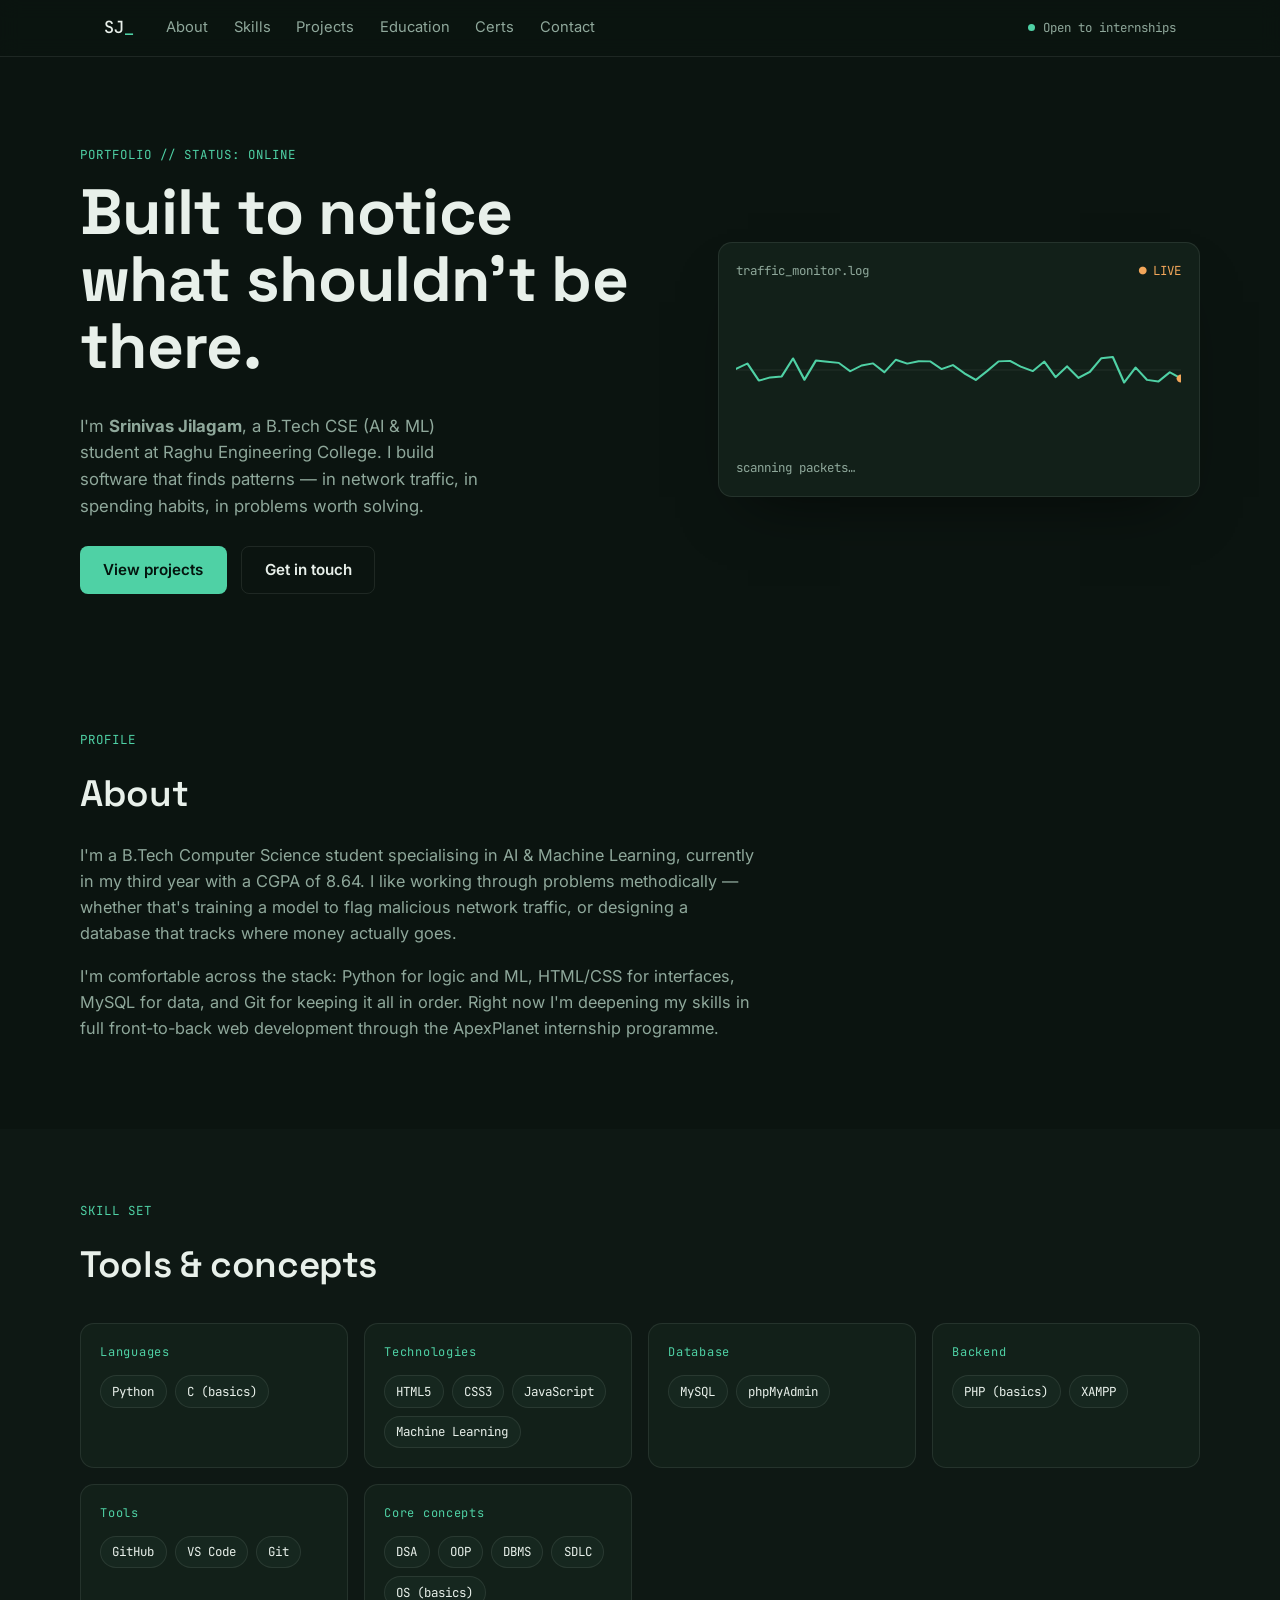
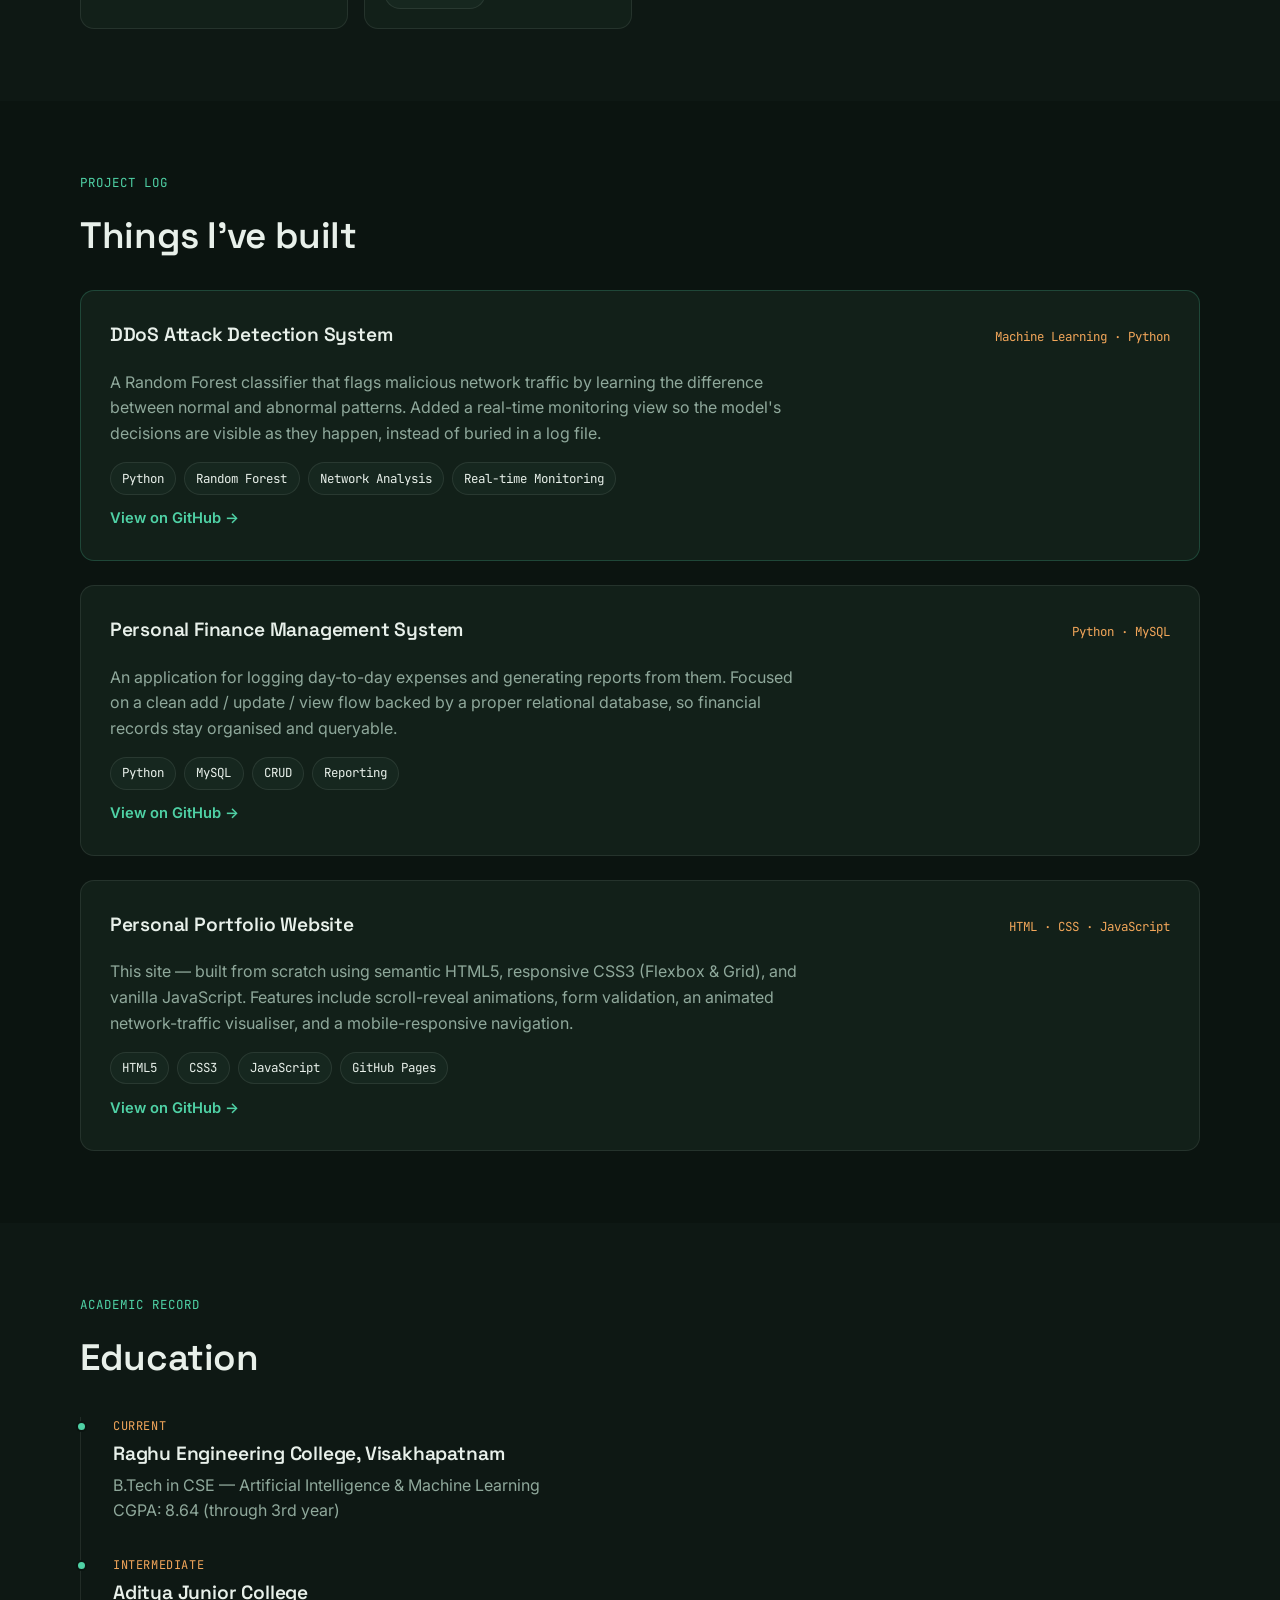
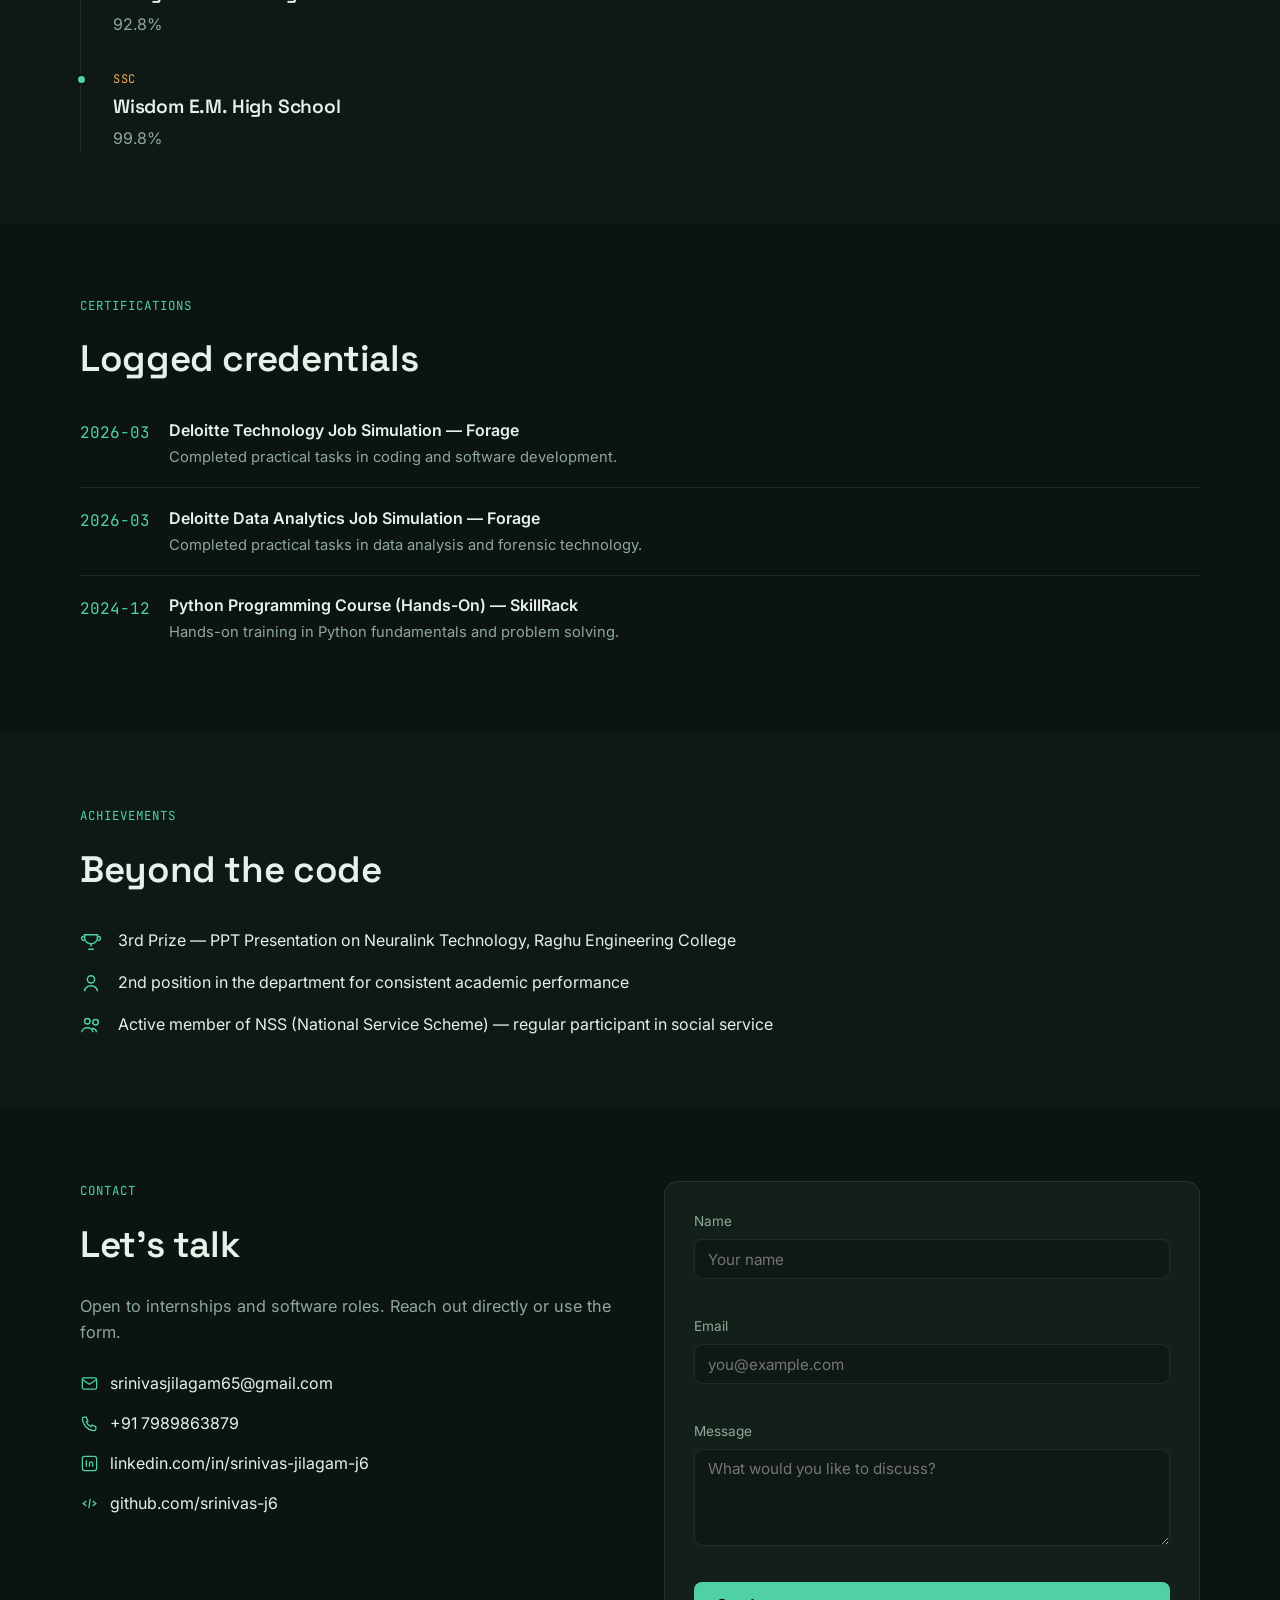
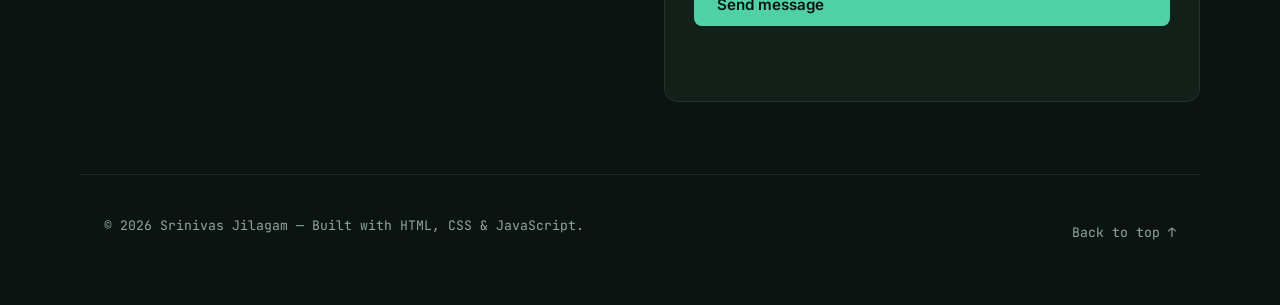
==== index.html @ 20489dfe "Initial portfolio website" ====
<!DOCTYPE html>
<html lang="en">
<head>
<meta charset="UTF-8">
<meta name="viewport" content="width=device-width, initial-scale=1.0">
<title>Srinivas Jilagam — Portfolio</title>
<meta name="description" content="Portfolio of Srinivas Jilagam — AI & ML student. Machine learning, web development, and real-world software projects.">
<link rel="preconnect" href="https://fonts.googleapis.com">
<link rel="preconnect" href="https://fonts.gstatic.com" crossorigin>
<link href="https://fonts.googleapis.com/css2?family=Space+Grotesk:wght@500;600;700&family=Inter:wght@400;500;600&family=JetBrains+Mono:wght@400;500&display=swap" rel="stylesheet">
<link rel="stylesheet" href="style.css">
</head>
<body>

<a class="skip-link" href="#main">Skip to content</a>

<header class="nav" id="nav">
  <div class="nav-inner">
    <a href="#top" class="nav-logo mono">SJ<span>_</span></a>
    <nav class="nav-links" id="navLinks" aria-label="Primary">
      <a href="#about">About</a>
      <a href="#skills">Skills</a>
      <a href="#projects">Projects</a>
      <a href="#education">Education</a>
      <a href="#certifications">Certs</a>
      <a href="#contact">Contact</a>
    </nav>
    <div class="nav-status mono" aria-hidden="true">
      <span class="status-dot"></span>Open to internships
    </div>
    <button class="nav-toggle" id="navToggle" aria-label="Toggle menu" aria-expanded="false" aria-controls="navLinks">
      <span></span><span></span><span></span>
    </button>
  </div>
</header>

<main id="main">

  <!-- HERO -->
  <section class="hero" id="top">
    <div class="hero-inner">
      <div class="hero-text reveal">
        <p class="eyebrow mono">PORTFOLIO // STATUS: ONLINE</p>
        <h1>Built to notice<br>what shouldn't be there.</h1>
        <p class="hero-sub">I'm <strong>Srinivas Jilagam</strong>, a B.Tech CSE (AI &amp; ML) student at Raghu Engineering College. I build software that finds patterns — in network traffic, in spending habits, in problems worth solving.</p>
        <div class="hero-cta">
          <a href="#projects" class="btn btn-primary">View projects</a>
          <a href="#contact" class="btn btn-ghost">Get in touch</a>
        </div>
      </div>
      <div class="hero-visual reveal" aria-hidden="true">
        <div class="monitor-panel">
          <div class="monitor-head mono">
            <span>traffic_monitor.log</span>
            <span class="live-tag">● LIVE</span>
          </div>
          <svg id="trafficChart" viewBox="0 0 480 200" preserveAspectRatio="none">
            <line x1="0" y1="100" x2="480" y2="100" class="chart-grid"></line>
            <path id="chartBaseline" class="chart-line"></path>
            <circle id="chartMarker" class="chart-marker" r="5" opacity="0"></circle>
          </svg>
          <div class="monitor-foot mono" id="monitorFoot">scanning packets…</div>
        </div>
      </div>
    </div>
  </section>

  <!-- ABOUT -->
  <section class="panel" id="about">
    <div class="panel-inner">
      <p class="eyebrow mono">PROFILE</p>
      <h2 class="reveal">About</h2>
      <p class="lead reveal">I'm a B.Tech Computer Science student specialising in AI &amp; Machine Learning, currently in my third year with a CGPA of 8.64. I like working through problems methodically — whether that's training a model to flag malicious network traffic, or designing a database that tracks where money actually goes.</p>
      <p class="lead reveal">I'm comfortable across the stack: Python for logic and ML, HTML/CSS for interfaces, MySQL for data, and Git for keeping it all in order. Right now I'm deepening my skills in full front-to-back web development through the ApexPlanet internship programme.</p>
    </div>
  </section>

  <!-- SKILLS -->
  <section class="panel panel-alt" id="skills">
    <div class="panel-inner">
      <p class="eyebrow mono">SKILL SET</p>
      <h2 class="reveal">Tools &amp; concepts</h2>
      <div class="skill-grid">
        <div class="skill-card reveal">
          <p class="mono skill-label">Languages</p>
          <div class="chips"><span class="chip">Python</span><span class="chip">C (basics)</span></div>
        </div>
        <div class="skill-card reveal">
          <p class="mono skill-label">Technologies</p>
          <div class="chips"><span class="chip">HTML5</span><span class="chip">CSS3</span><span class="chip">JavaScript</span><span class="chip">Machine Learning</span></div>
        </div>
        <div class="skill-card reveal">
          <p class="mono skill-label">Database</p>
          <div class="chips"><span class="chip">MySQL</span><span class="chip">phpMyAdmin</span></div>
        </div>
        <div class="skill-card reveal">
          <p class="mono skill-label">Backend</p>
          <div class="chips"><span class="chip">PHP (basics)</span><span class="chip">XAMPP</span></div>
        </div>
        <div class="skill-card reveal">
          <p class="mono skill-label">Tools</p>
          <div class="chips"><span class="chip">GitHub</span><span class="chip">VS Code</span><span class="chip">Git</span></div>
        </div>
        <div class="skill-card reveal">
          <p class="mono skill-label">Core concepts</p>
          <div class="chips"><span class="chip">DSA</span><span class="chip">OOP</span><span class="chip">DBMS</span><span class="chip">SDLC</span><span class="chip">OS (basics)</span></div>
        </div>
      </div>
    </div>
  </section>

  <!-- PROJECTS -->
  <section class="panel" id="projects">
    <div class="panel-inner">
      <p class="eyebrow mono">PROJECT LOG</p>
      <h2 class="reveal">Things I've built</h2>

      <article class="project-card project-card--feature reveal">
        <div class="project-card-head">
          <h3>DDoS Attack Detection System</h3>
          <span class="mono project-tag">Machine Learning · Python</span>
        </div>
        <p>A Random Forest classifier that flags malicious network traffic by learning the difference between normal and abnormal patterns. Added a real-time monitoring view so the model's decisions are visible as they happen, instead of buried in a log file.</p>
        <div class="chips">
          <span class="chip">Python</span><span class="chip">Random Forest</span><span class="chip">Network Analysis</span><span class="chip">Real-time Monitoring</span>
        </div>
        <a href="https://github.com/srinivas-j6" class="project-link" target="_blank" rel="noopener">View on GitHub →</a>
      </article>

      <article class="project-card reveal">
        <div class="project-card-head">
          <h3>Personal Finance Management System</h3>
          <span class="mono project-tag">Python · MySQL</span>
        </div>
        <p>An application for logging day-to-day expenses and generating reports from them. Focused on a clean add / update / view flow backed by a proper relational database, so financial records stay organised and queryable.</p>
        <div class="chips">
          <span class="chip">Python</span><span class="chip">MySQL</span><span class="chip">CRUD</span><span class="chip">Reporting</span>
        </div>
        <a href="https://github.com/srinivas-j6" class="project-link" target="_blank" rel="noopener">View on GitHub →</a>
      </article>

      <article class="project-card reveal">
        <div class="project-card-head">
          <h3>Personal Portfolio Website</h3>
          <span class="mono project-tag">HTML · CSS · JavaScript</span>
        </div>
        <p>This site — built from scratch using semantic HTML5, responsive CSS3 (Flexbox &amp; Grid), and vanilla JavaScript. Features include scroll-reveal animations, form validation, an animated network-traffic visualiser, and a mobile-responsive navigation.</p>
        <div class="chips">
          <span class="chip">HTML5</span><span class="chip">CSS3</span><span class="chip">JavaScript</span><span class="chip">GitHub Pages</span>
        </div>
        <a href="https://github.com/srinivas-j6" class="project-link" target="_blank" rel="noopener">View on GitHub →</a>
      </article>
    </div>
  </section>

  <!-- EDUCATION -->
  <section class="panel panel-alt" id="education">
    <div class="panel-inner">
      <p class="eyebrow mono">ACADEMIC RECORD</p>
      <h2 class="reveal">Education</h2>
      <ol class="timeline">
        <li class="timeline-item reveal">
          <div class="timeline-dot"></div>
          <div class="timeline-content">
            <p class="mono timeline-date">CURRENT</p>
            <h3>Raghu Engineering College, Visakhapatnam</h3>
            <p>B.Tech in CSE — Artificial Intelligence &amp; Machine Learning<br>CGPA: 8.64 (through 3rd year)</p>
          </div>
        </li>
        <li class="timeline-item reveal">
          <div class="timeline-dot"></div>
          <div class="timeline-content">
            <p class="mono timeline-date">INTERMEDIATE</p>
            <h3>Aditya Junior College</h3>
            <p>92.8%</p>
          </div>
        </li>
        <li class="timeline-item reveal">
          <div class="timeline-dot"></div>
          <div class="timeline-content">
            <p class="mono timeline-date">SSC</p>
            <h3>Wisdom E.M. High School</h3>
            <p>99.8%</p>
          </div>
        </li>
      </ol>
    </div>
  </section>

  <!-- CERTIFICATIONS -->
  <section class="panel" id="certifications">
    <div class="panel-inner">
      <p class="eyebrow mono">CERTIFICATIONS</p>
      <h2 class="reveal">Logged credentials</h2>
      <ul class="log-list">
        <li class="log-item reveal">
          <span class="mono log-date">2026-03</span>
          <div>
            <p class="log-title">Deloitte Technology Job Simulation — Forage</p>
            <p class="log-desc">Completed practical tasks in coding and software development.</p>
          </div>
        </li>
        <li class="log-item reveal">
          <span class="mono log-date">2026-03</span>
          <div>
            <p class="log-title">Deloitte Data Analytics Job Simulation — Forage</p>
            <p class="log-desc">Completed practical tasks in data analysis and forensic technology.</p>
          </div>
        </li>
        <li class="log-item reveal">
          <span class="mono log-date">2024-12</span>
          <div>
            <p class="log-title">Python Programming Course (Hands-On) — SkillRack</p>
            <p class="log-desc">Hands-on training in Python fundamentals and problem solving.</p>
          </div>
        </li>
      </ul>
    </div>
  </section>

  <!-- ACHIEVEMENTS -->
  <section class="panel panel-alt" id="achievements">
    <div class="panel-inner">
      <p class="eyebrow mono">ACHIEVEMENTS</p>
      <h2 class="reveal">Beyond the code</h2>
      <ul class="achieve-list">
        <li class="achieve-item reveal">
          <svg class="achieve-icon" viewBox="0 0 24 24" fill="none" stroke="currentColor" stroke-width="1.6" aria-hidden="true"><path d="M5 4h14v3a7 7 0 0 1-14 0V4Z"/><path d="M5 6H3a2 2 0 0 0 2 4M19 6h2a2 2 0 0 1-2 4"/><path d="M12 14v3M9 20h6"/></svg>
          <p>3rd Prize — PPT Presentation on Neuralink Technology, Raghu Engineering College</p>
        </li>
        <li class="achieve-item reveal">
          <svg class="achieve-icon" viewBox="0 0 24 24" fill="none" stroke="currentColor" stroke-width="1.6" aria-hidden="true"><circle cx="12" cy="8" r="4"/><path d="M5 21c0-3.3 3.1-6 7-6s7 2.7 7 6"/></svg>
          <p>2nd position in the department for consistent academic performance</p>
        </li>
        <li class="achieve-item reveal">
          <svg class="achieve-icon" viewBox="0 0 24 24" fill="none" stroke="currentColor" stroke-width="1.6" aria-hidden="true"><circle cx="8" cy="8" r="3"/><circle cx="17" cy="9" r="3"/><path d="M2 20c0-3 2.7-5 6-5s6 2 6 5M13 15.5c2.6.3 5 2.1 5 4.5"/></svg>
          <p>Active member of NSS (National Service Scheme) — regular participant in social service</p>
        </li>
      </ul>
    </div>
  </section>

  <!-- CONTACT -->
  <section class="panel" id="contact">
    <div class="panel-inner contact-grid">
      <div class="reveal">
        <p class="eyebrow mono">CONTACT</p>
        <h2>Let's talk</h2>
        <p class="lead">Open to internships and software roles. Reach out directly or use the form.</p>
        <ul class="contact-list">
          <li>
            <svg viewBox="0 0 24 24" fill="none" stroke="currentColor" stroke-width="1.6" aria-hidden="true"><rect x="3" y="5" width="18" height="14" rx="2"/><path d="m3 7 9 6 9-6"/></svg>
            <a href="mailto:srinivasjilagam65@gmail.com">srinivasjilagam65@gmail.com</a>
          </li>
          <li>
            <svg viewBox="0 0 24 24" fill="none" stroke="currentColor" stroke-width="1.6" aria-hidden="true"><path d="M5 4h3l2 5-2 1a11 11 0 0 0 6 6l1-2 5 2v3a2 2 0 0 1-2 2A16 16 0 0 1 3 6a2 2 0 0 1 2-2Z"/></svg>
            <a href="tel:+917989863879">+91 7989863879</a>
          </li>
          <li>
            <svg viewBox="0 0 24 24" fill="none" stroke="currentColor" stroke-width="1.6" aria-hidden="true"><rect x="3" y="3" width="18" height="18" rx="3"/><path d="M8 8v8M8 8h.01M12 16v-4a2 2 0 0 1 4 0v4M12 12v4"/></svg>
            <a href="https://linkedin.com/in/srinivas-jilagam-j6" target="_blank" rel="noopener">linkedin.com/in/srinivas-jilagam-j6</a>
          </li>
          <li>
            <svg viewBox="0 0 24 24" fill="none" stroke="currentColor" stroke-width="1.6" aria-hidden="true"><path d="m8 9-4 3 4 3M16 9l4 3-4 3M13 6l-2 12"/></svg>
            <a href="https://github.com/srinivas-j6" target="_blank" rel="noopener">github.com/srinivas-j6</a>
          </li>
        </ul>
      </div>

      <form class="contact-form reveal" id="contactForm" novalidate>
        <label class="field">
          <span>Name</span>
          <input type="text" name="name" id="name" required placeholder="Your name">
          <small class="field-error" data-for="name"></small>
        </label>
        <label class="field">
          <span>Email</span>
          <input type="email" name="email" id="email" required placeholder="you@example.com">
          <small class="field-error" data-for="email"></small>
        </label>
        <label class="field">
          <span>Message</span>
          <textarea name="message" id="message" rows="4" required placeholder="What would you like to discuss?"></textarea>
          <small class="field-error" data-for="message"></small>
        </label>
        <button type="submit" class="btn btn-primary">Send message</button>
        <p class="form-status mono" id="formStatus" role="status" aria-live="polite"></p>
      </form>
    </div>
  </section>

</main>

<footer class="site-footer">
  <p class="mono">© 2026 Srinivas Jilagam — Built with HTML, CSS &amp; JavaScript.</p>
  <a href="#top" class="mono back-top">Back to top ↑</a>
</footer>

<script src="script.js"></script>
</body>
</html>
---- style.css ----
/* =========================================================
   Tokens
   ========================================================= */
:root {
  --bg: #0b1410;
  --bg-soft: #0e1814;
  --surface: #122019;
  --surface-2: #16271f;
  --border: rgba(232, 240, 234, 0.09);
  --text: #e8f0ea;
  --text-muted: #8fa89b;
  --accent: #4fd1a5;
  --accent-soft: rgba(79, 209, 165, 0.13);
  --alert: #f2a65a;
  --radius: 14px;
  --radius-sm: 8px;
  --maxw: 1120px;
  --font-display: "Space Grotesk", sans-serif;
  --font-body: "Inter", sans-serif;
  --font-mono: "JetBrains Mono", monospace;
  --ease: cubic-bezier(0.16, 1, 0.3, 1);
}

* { box-sizing: border-box; }
html { scroll-behavior: smooth; }

@media (prefers-reduced-motion: reduce) {
  html { scroll-behavior: auto; }
  *, *::before, *::after { animation-duration: 0.01ms !important; transition-duration: 0.01ms !important; }
}

body {
  margin: 0;
  background: var(--bg);
  color: var(--text);
  font-family: var(--font-body);
  line-height: 1.6;
  -webkit-font-smoothing: antialiased;
}

h1, h2, h3 { font-family: var(--font-display); font-weight: 600; margin: 0 0 0.5em; letter-spacing: -0.01em; }
h1 { font-size: clamp(2.4rem, 5.5vw, 4rem); line-height: 1.05; font-weight: 700; }
h2 { font-size: clamp(1.7rem, 3vw, 2.3rem); }
h3 { font-size: 1.2rem; }
p { margin: 0 0 1em; color: var(--text-muted); }
a { color: var(--accent); text-decoration: none; }
.mono { font-family: var(--font-mono); }

.skip-link { position: absolute; left: -999px; top: 0; background: var(--accent); color: #04140e; padding: 0.5rem 1rem; z-index: 200; }
.skip-link:focus { left: 1rem; top: 1rem; }
:focus-visible { outline: 2px solid var(--accent); outline-offset: 3px; }

/* NAV */
.nav { position: sticky; top: 0; z-index: 100; background: rgba(11,20,16,0.85); backdrop-filter: blur(10px); border-bottom: 1px solid var(--border); }
.nav-inner { max-width: var(--maxw); margin: 0 auto; padding: 0.9rem 1.5rem; display: flex; align-items: center; gap: 2rem; }
.nav-logo { font-size: 1.05rem; color: var(--text); font-weight: 500; }
.nav-logo span { color: var(--accent); }
.nav-links { display: flex; gap: 1.6rem; flex: 1; }
.nav-links a { color: var(--text-muted); font-size: 0.92rem; transition: color 0.2s var(--ease); }
.nav-links a:hover { color: var(--text); }
.nav-status { display: flex; align-items: center; gap: 0.5rem; font-size: 0.78rem; color: var(--text-muted); white-space: nowrap; }
.status-dot { width: 7px; height: 7px; border-radius: 50%; background: var(--accent); animation: pulse 2.4s infinite; }
@keyframes pulse { 0% { box-shadow: 0 0 0 0 rgba(79,209,165,0.5); } 70% { box-shadow: 0 0 0 7px rgba(79,209,165,0); } 100% { box-shadow: 0 0 0 0 rgba(79,209,165,0); } }
.nav-toggle { display: none; flex-direction: column; justify-content: center; gap: 4px; width: 32px; height: 32px; background: none; border: none; cursor: pointer; padding: 0; }
.nav-toggle span { display: block; width: 100%; height: 2px; background: var(--text); transition: transform 0.25s var(--ease), opacity 0.25s var(--ease); }
.nav-toggle.is-open span:nth-child(1) { transform: translateY(6px) rotate(45deg); }
.nav-toggle.is-open span:nth-child(2) { opacity: 0; }
.nav-toggle.is-open span:nth-child(3) { transform: translateY(-6px) rotate(-45deg); }

/* BUTTONS */
.btn { display: inline-flex; align-items: center; gap: 0.4rem; padding: 0.7rem 1.4rem; border-radius: var(--radius-sm); font-family: var(--font-body); font-weight: 600; font-size: 0.95rem; border: 1px solid transparent; cursor: pointer; transition: transform 0.2s var(--ease), background 0.2s, border-color 0.2s; }
.btn-primary { background: var(--accent); color: #04140e; }
.btn-primary:hover { transform: translateY(-2px); background: #65e0b6; }
.btn-ghost { color: var(--text); border-color: var(--border); }
.btn-ghost:hover { border-color: var(--accent); color: var(--accent); }

/* HERO */
.hero { padding: 5.5rem 1.5rem 4rem; }
.hero-inner { max-width: var(--maxw); margin: 0 auto; display: grid; grid-template-columns: 1.1fr 0.9fr; gap: 3rem; align-items: center; }
.eyebrow { color: var(--accent); font-size: 0.78rem; letter-spacing: 0.08em; margin-bottom: 0.9rem; }
.hero-sub { font-size: 1.05rem; max-width: 38ch; }
.hero-cta { display: flex; gap: 0.9rem; margin-top: 1.6rem; flex-wrap: wrap; }

.monitor-panel { background: var(--surface); border: 1px solid var(--border); border-radius: var(--radius); padding: 1.1rem; box-shadow: 0 30px 60px -30px rgba(0,0,0,0.6); }
.monitor-head { display: flex; justify-content: space-between; font-size: 0.78rem; color: var(--text-muted); margin-bottom: 0.6rem; }
.live-tag { color: var(--alert); }
#trafficChart { width: 100%; height: 160px; display: block; }
.chart-grid { stroke: var(--border); stroke-width: 1; }
.chart-line { fill: none; stroke: var(--accent); stroke-width: 2.4; stroke-linecap: round; stroke-linejoin: round; }
.chart-marker { fill: var(--alert); }
.monitor-foot { font-size: 0.78rem; color: var(--text-muted); margin-top: 0.5rem; min-height: 1.2em; }

/* PANELS */
.panel { padding: 4.5rem 1.5rem; }
.panel-alt { background: var(--bg-soft); }
.panel-inner { max-width: var(--maxw); margin: 0 auto; }
.lead { font-size: 1.02rem; max-width: 68ch; }

/* SKILLS */
.skill-grid { display: grid; grid-template-columns: repeat(auto-fit, minmax(220px, 1fr)); gap: 1rem; margin-top: 1.8rem; }
.skill-card { background: var(--surface); border: 1px solid var(--border); border-radius: var(--radius); padding: 1.2rem; }
.skill-label { color: var(--accent); font-size: 0.75rem; letter-spacing: 0.06em; margin-bottom: 0.8rem; }
.chips { display: flex; flex-wrap: wrap; gap: 0.5rem; }
.chip { font-family: var(--font-mono); font-size: 0.78rem; color: var(--text); background: var(--surface-2); border: 1px solid var(--border); padding: 0.32rem 0.7rem; border-radius: 99px; }

/* PROJECTS */
.project-card { background: var(--surface); border: 1px solid var(--border); border-radius: var(--radius); padding: 1.8rem; margin-top: 1.5rem; }
.project-card--feature { border-color: rgba(79,209,165,0.22); }
.project-card-head { display: flex; justify-content: space-between; align-items: baseline; gap: 1rem; flex-wrap: wrap; margin-bottom: 0.6rem; }
.project-tag { color: var(--alert); font-size: 0.78rem; }
.project-card p { max-width: 70ch; }
.project-link { display: inline-flex; gap: 0.3rem; margin-top: 0.8rem; font-weight: 600; font-size: 0.92rem; }
.project-link:hover { text-decoration: underline; }

/* TIMELINE */
.timeline { list-style: none; margin: 1.8rem 0 0; padding: 0; border-left: 1px solid var(--border); }
.timeline-item { position: relative; padding: 0 0 2rem 2rem; }
.timeline-item:last-child { padding-bottom: 0; }
.timeline-dot { position: absolute; left: -5.5px; top: 4px; width: 11px; height: 11px; border-radius: 50%; background: var(--accent); border: 2px solid var(--bg); }
.timeline-date { color: var(--alert); font-size: 0.75rem; letter-spacing: 0.05em; margin-bottom: 0.2rem; }
.timeline-content h3 { margin-bottom: 0.2rem; }
.timeline-content p:last-child { margin-bottom: 0; }

/* CERTIFICATIONS */
.log-list { list-style: none; margin: 1.8rem 0 0; padding: 0; display: flex; flex-direction: column; gap: 1.1rem; }
.log-item { display: flex; gap: 1.2rem; padding-bottom: 1.1rem; border-bottom: 1px solid var(--border); }
.log-item:last-child { border-bottom: none; }
.log-date { color: var(--accent); flex-shrink: 0; padding-top: 0.15rem; }
.log-title { color: var(--text); font-weight: 600; margin-bottom: 0.15rem; }
.log-desc { margin: 0; font-size: 0.92rem; }

/* ACHIEVEMENTS */
.achieve-list { list-style: none; margin: 1.8rem 0 0; padding: 0; display: flex; flex-direction: column; gap: 1rem; }
.achieve-item { display: flex; gap: 1rem; align-items: flex-start; }
.achieve-icon { width: 22px; height: 22px; flex-shrink: 0; color: var(--accent); margin-top: 0.15rem; }
.achieve-item p { margin: 0; color: var(--text); }

/* CONTACT */
.contact-grid { display: grid; grid-template-columns: 1fr 1fr; gap: 3rem; align-items: start; }
.contact-list { list-style: none; margin: 1.6rem 0 0; padding: 0; display: flex; flex-direction: column; gap: 0.9rem; }
.contact-list li { display: flex; align-items: center; gap: 0.7rem; }
.contact-list svg { width: 19px; height: 19px; color: var(--accent); flex-shrink: 0; }
.contact-list a { color: var(--text); }
.contact-list a:hover { color: var(--accent); }
.contact-form { background: var(--surface); border: 1px solid var(--border); border-radius: var(--radius); padding: 1.8rem; display: flex; flex-direction: column; gap: 1.1rem; }
.field { display: flex; flex-direction: column; gap: 0.4rem; font-size: 0.85rem; color: var(--text-muted); }
.field input, .field textarea { font-family: var(--font-body); font-size: 0.95rem; color: var(--text); background: var(--bg-soft); border: 1px solid var(--border); border-radius: var(--radius-sm); padding: 0.6rem 0.8rem; resize: vertical; }
.field input:focus, .field textarea:focus { outline: none; border-color: var(--accent); }
.field-error { color: var(--alert); min-height: 1em; font-size: 0.78rem; }
.form-status { min-height: 1.2em; color: var(--accent); font-size: 0.82rem; }

/* FOOTER */
.site-footer { max-width: var(--maxw); margin: 0 auto; padding: 2.5rem 1.5rem 3.5rem; display: flex; justify-content: space-between; align-items: center; flex-wrap: wrap; gap: 1rem; color: var(--text-muted); font-size: 0.82rem; border-top: 1px solid var(--border); }
.back-top { color: var(--text-muted); }
.back-top:hover { color: var(--accent); }

/* REVEAL */
.reveal { opacity: 0; transform: translateY(16px); transition: opacity 0.7s var(--ease), transform 0.7s var(--ease); }
.reveal.is-visible { opacity: 1; transform: translateY(0); }

/* RESPONSIVE */
@media (max-width: 860px) {
  .hero-inner { grid-template-columns: 1fr; }
  .contact-grid { grid-template-columns: 1fr; }
  .nav-status { display: none; }
}
@media (max-width: 720px) {
  .nav-links { position: absolute; top: 100%; left: 0; right: 0; background: var(--bg-soft); border-bottom: 1px solid var(--border); flex-direction: column; padding: 1rem 1.5rem; gap: 0.9rem; transform: translateY(-8px); opacity: 0; pointer-events: none; transition: opacity 0.2s var(--ease), transform 0.2s var(--ease); }
  .nav-links.is-open { transform: translateY(0); opacity: 1; pointer-events: auto; }
  .nav-toggle { display: flex; }
}
@media (max-width: 540px) {
  .hero { padding: 3.5rem 1.2rem 2.5rem; }
  .panel { padding: 3rem 1.2rem; }
  .project-card-head { flex-direction: column; align-items: flex-start; }
}
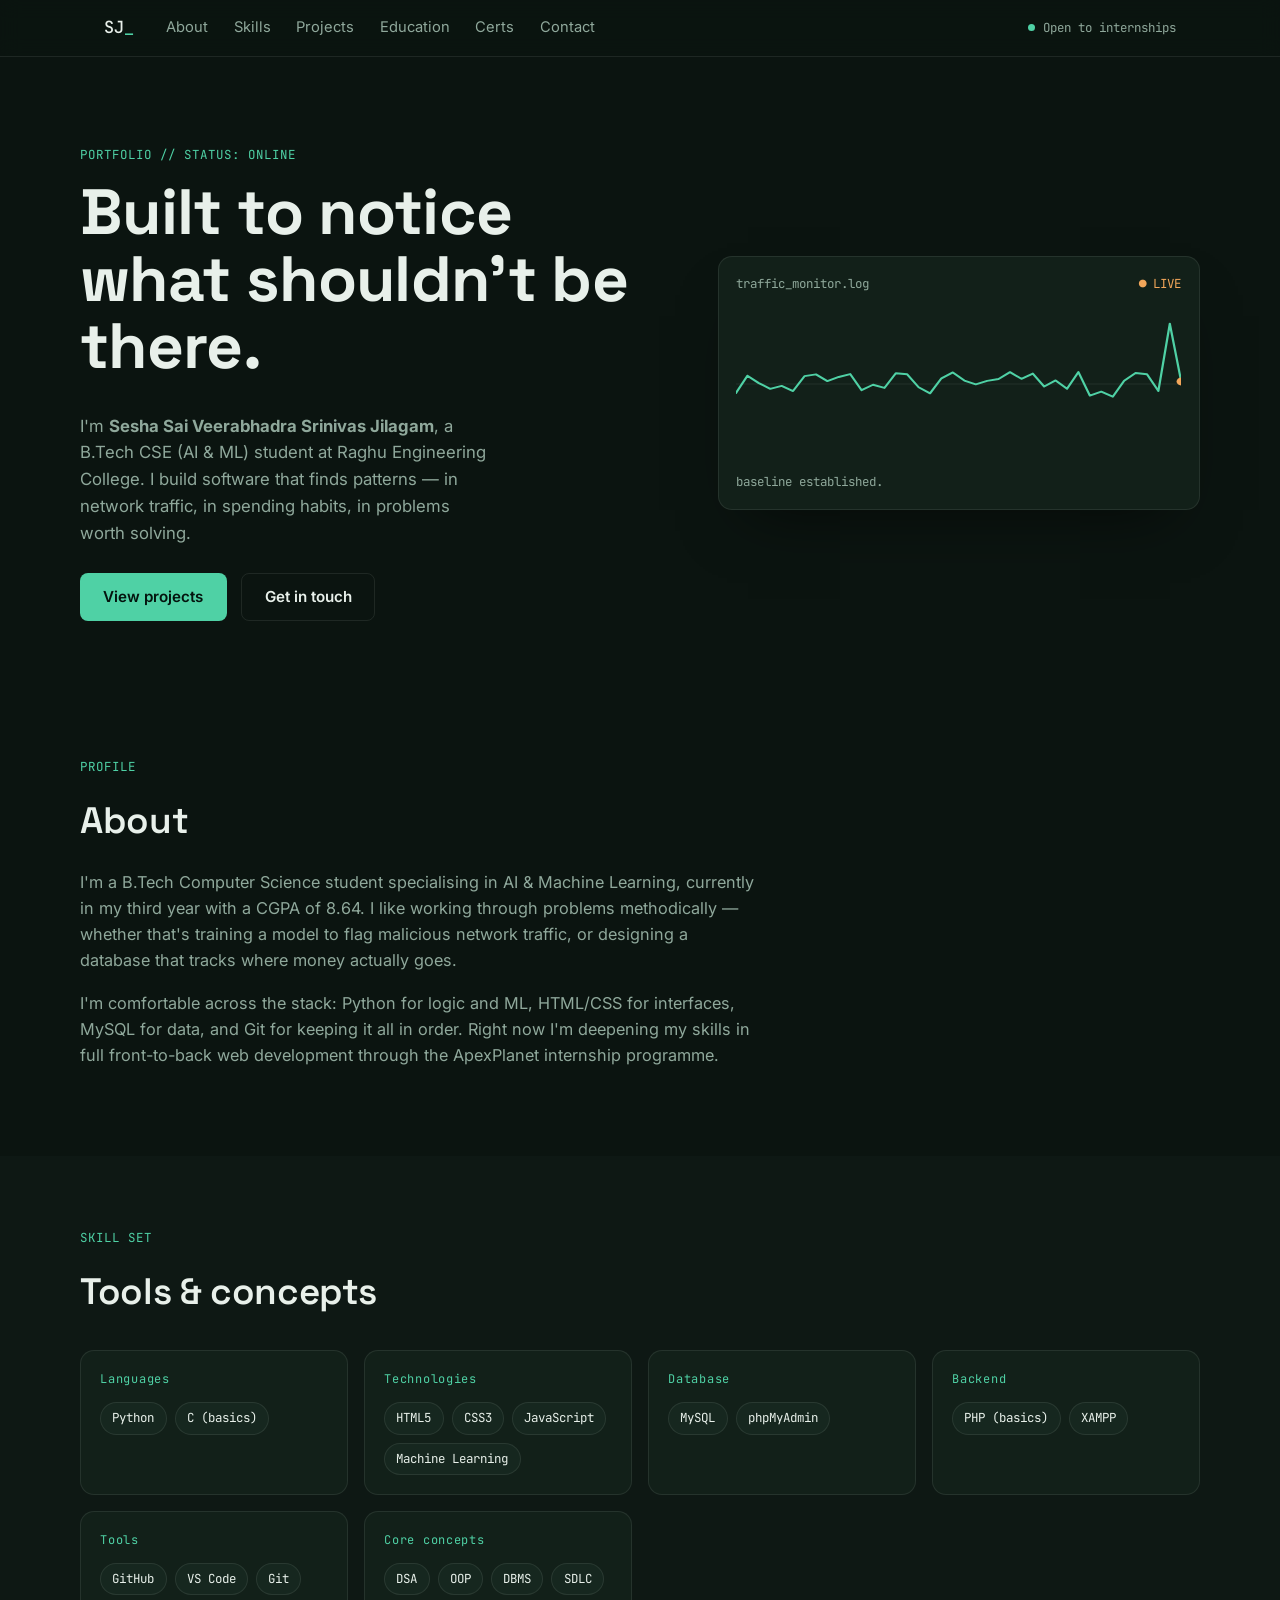
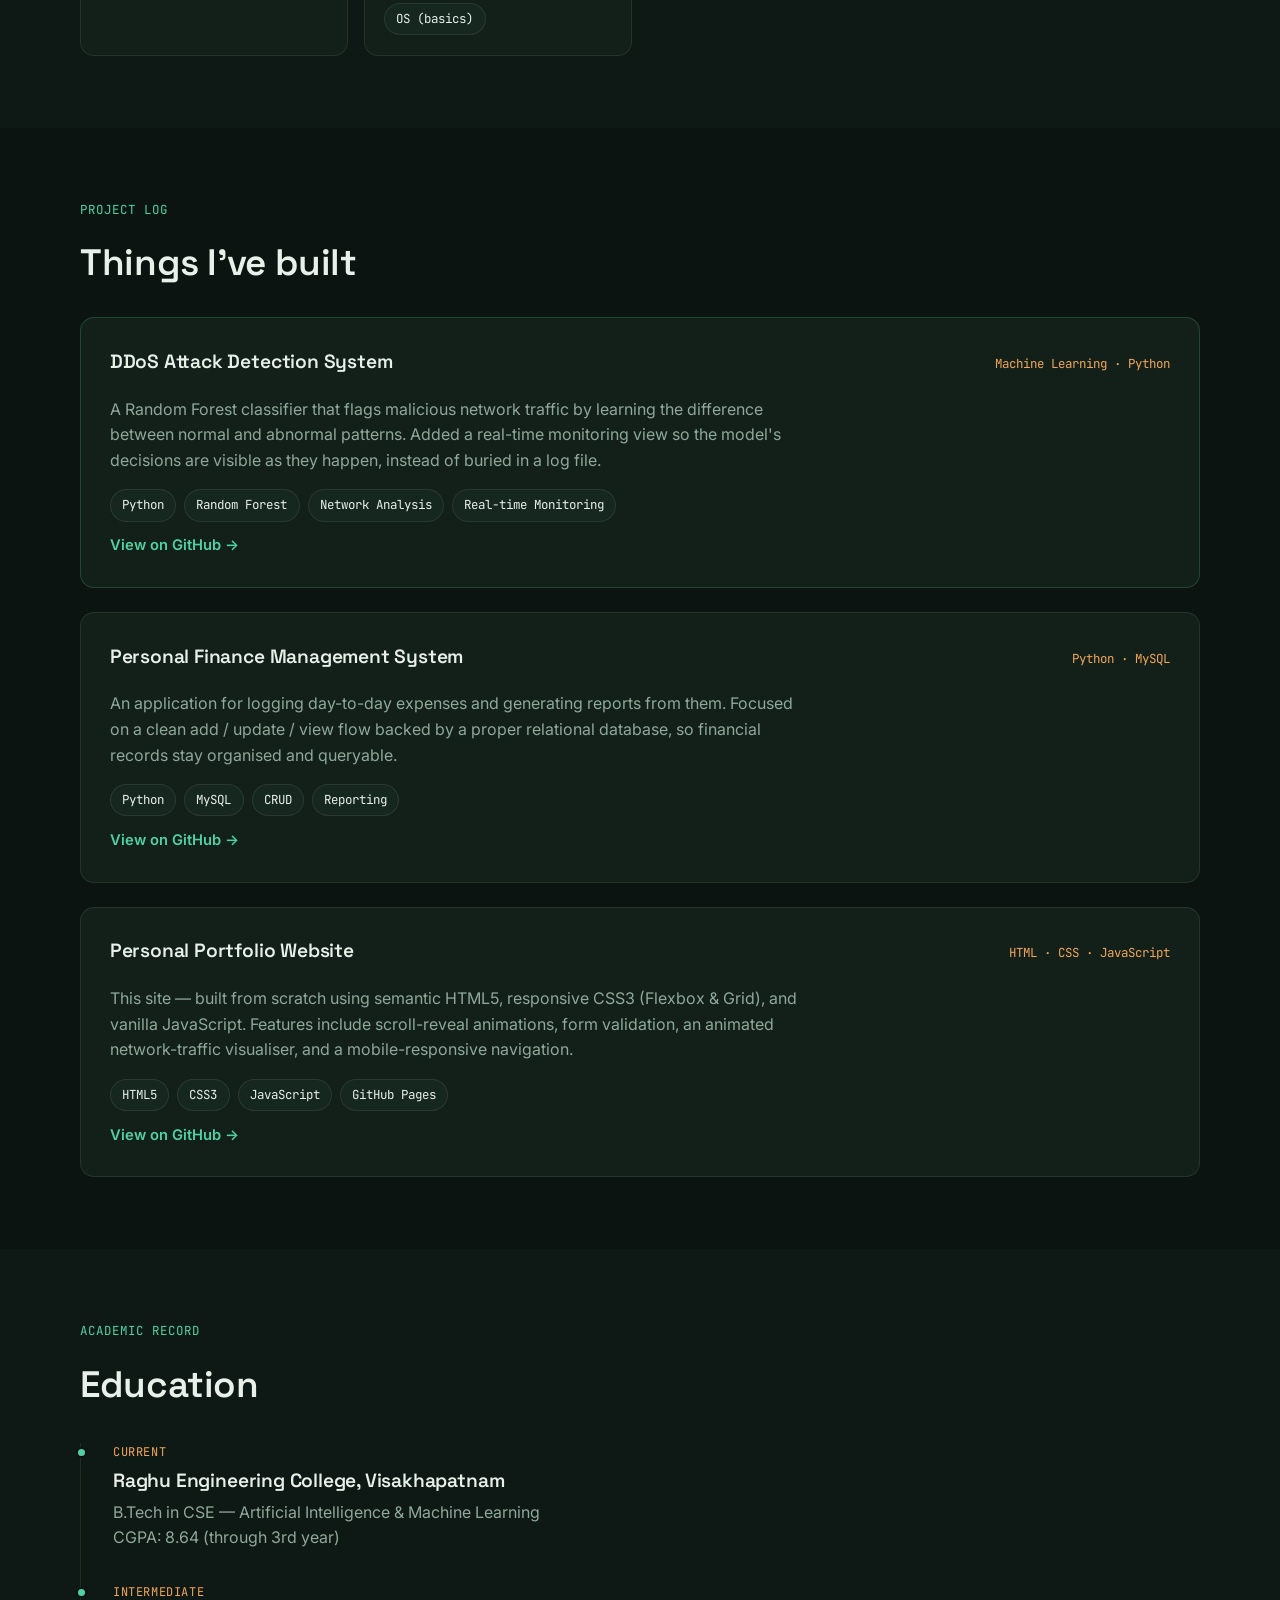
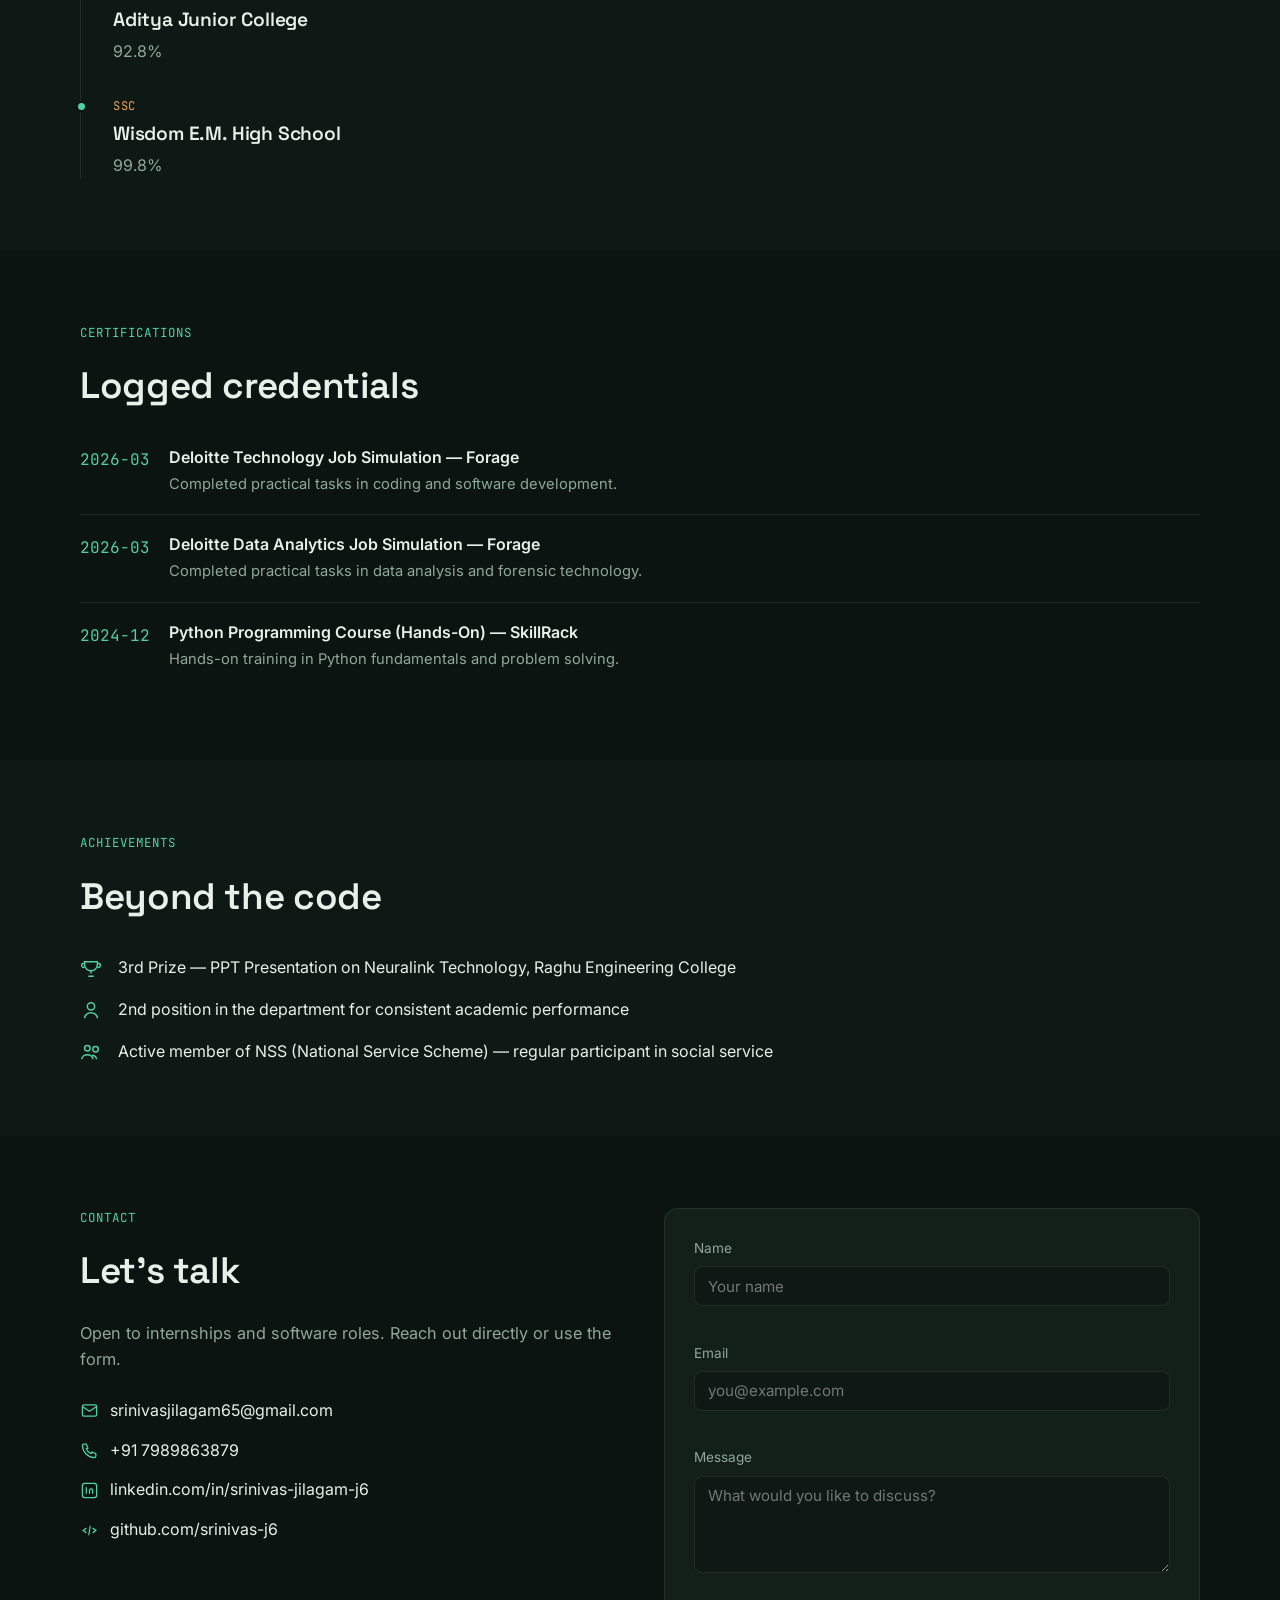
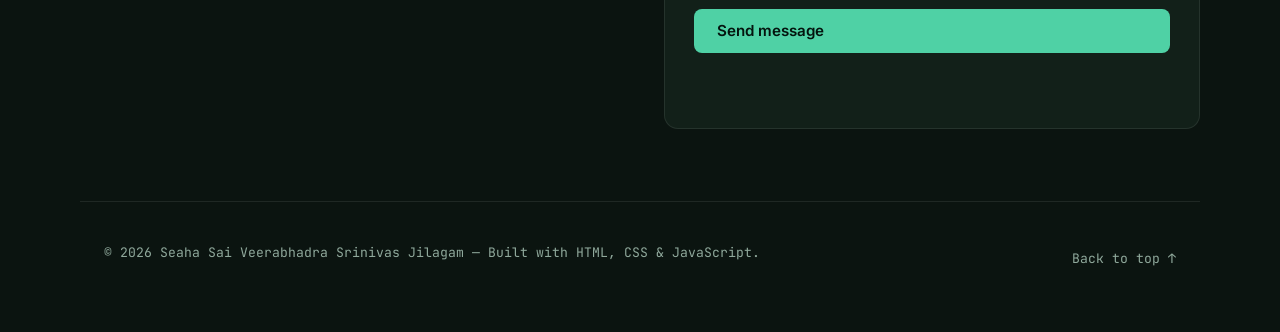
==== commit 8cfee1c8: "Updated portfolio with full name" ====
--- a/index.html
+++ b/index.html
@@ -3,8 +3,8 @@
 <head>
 <meta charset="UTF-8">
 <meta name="viewport" content="width=device-width, initial-scale=1.0">
-<title>Srinivas Jilagam — Portfolio</title>
-<meta name="description" content="Portfolio of Srinivas Jilagam — AI & ML student. Machine learning, web development, and real-world software projects.">
+<title>Sesha Sai Veerabhadra Srinivas Jilagam — Portfolio</title>
+<meta name="description" content="Portfolio of Sesha Sai Veerabhadra Srinivas Jilagam — AI & ML student. Machine learning, web development, and real-world software projects.">
 <link rel="preconnect" href="https://fonts.googleapis.com">
 <link rel="preconnect" href="https://fonts.gstatic.com" crossorigin>
 <link href="https://fonts.googleapis.com/css2?family=Space+Grotesk:wght@500;600;700&family=Inter:wght@400;500;600&family=JetBrains+Mono:wght@400;500&display=swap" rel="stylesheet">
@@ -42,7 +42,7 @@
       <div class="hero-text reveal">
         <p class="eyebrow mono">PORTFOLIO // STATUS: ONLINE</p>
         <h1>Built to notice<br>what shouldn't be there.</h1>
-        <p class="hero-sub">I'm <strong>Srinivas Jilagam</strong>, a B.Tech CSE (AI &amp; ML) student at Raghu Engineering College. I build software that finds patterns — in network traffic, in spending habits, in problems worth solving.</p>
+        <p class="hero-sub">I'm <strong>Sesha Sai Veerabhadra Srinivas Jilagam</strong>, a B.Tech CSE (AI &amp; ML) student at Raghu Engineering College. I build software that finds patterns — in network traffic, in spending habits, in problems worth solving.</p>
         <div class="hero-cta">
           <a href="#projects" class="btn btn-primary">View projects</a>
           <a href="#contact" class="btn btn-ghost">Get in touch</a>
@@ -292,7 +292,7 @@
 </main>
 
 <footer class="site-footer">
-  <p class="mono">© 2026 Srinivas Jilagam — Built with HTML, CSS &amp; JavaScript.</p>
+  <p class="mono">© 2026 Seaha Sai Veerabhadra Srinivas Jilagam — Built with HTML, CSS &amp; JavaScript.</p>
   <a href="#top" class="mono back-top">Back to top ↑</a>
 </footer>
 
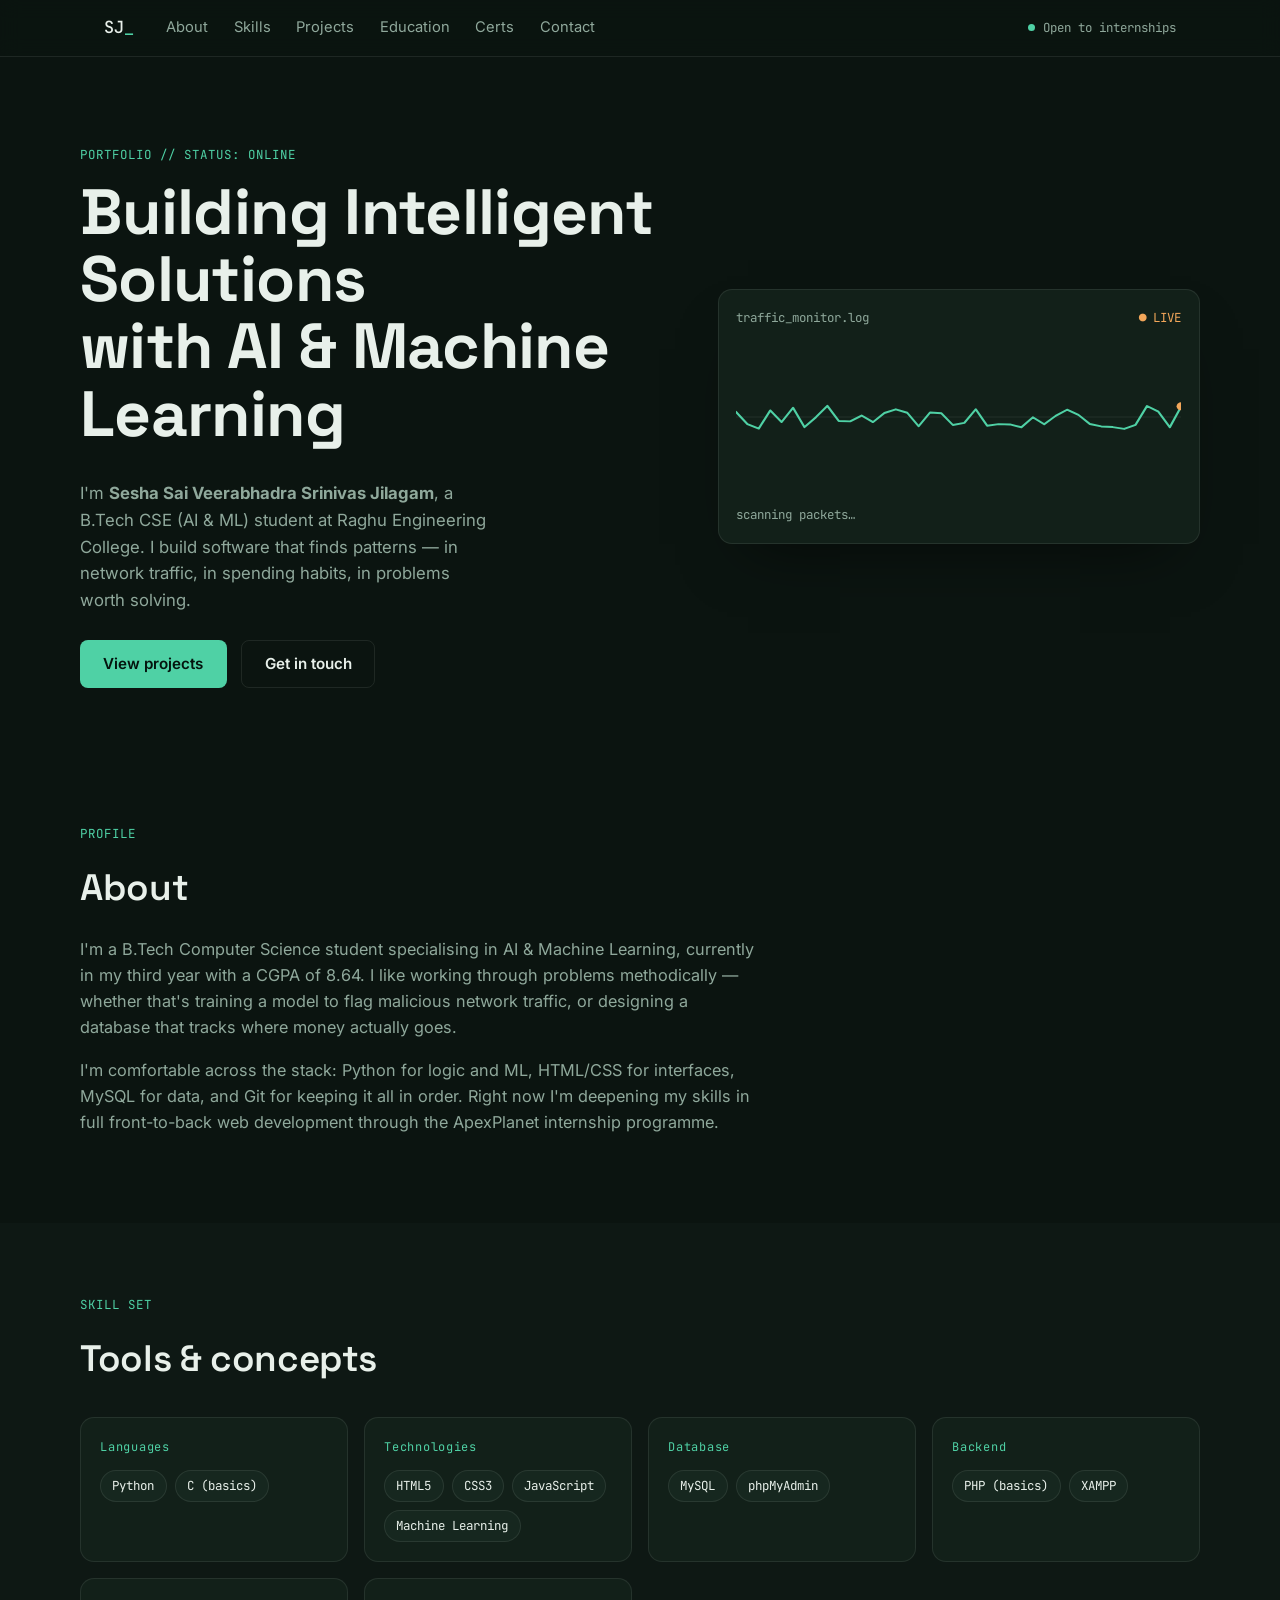
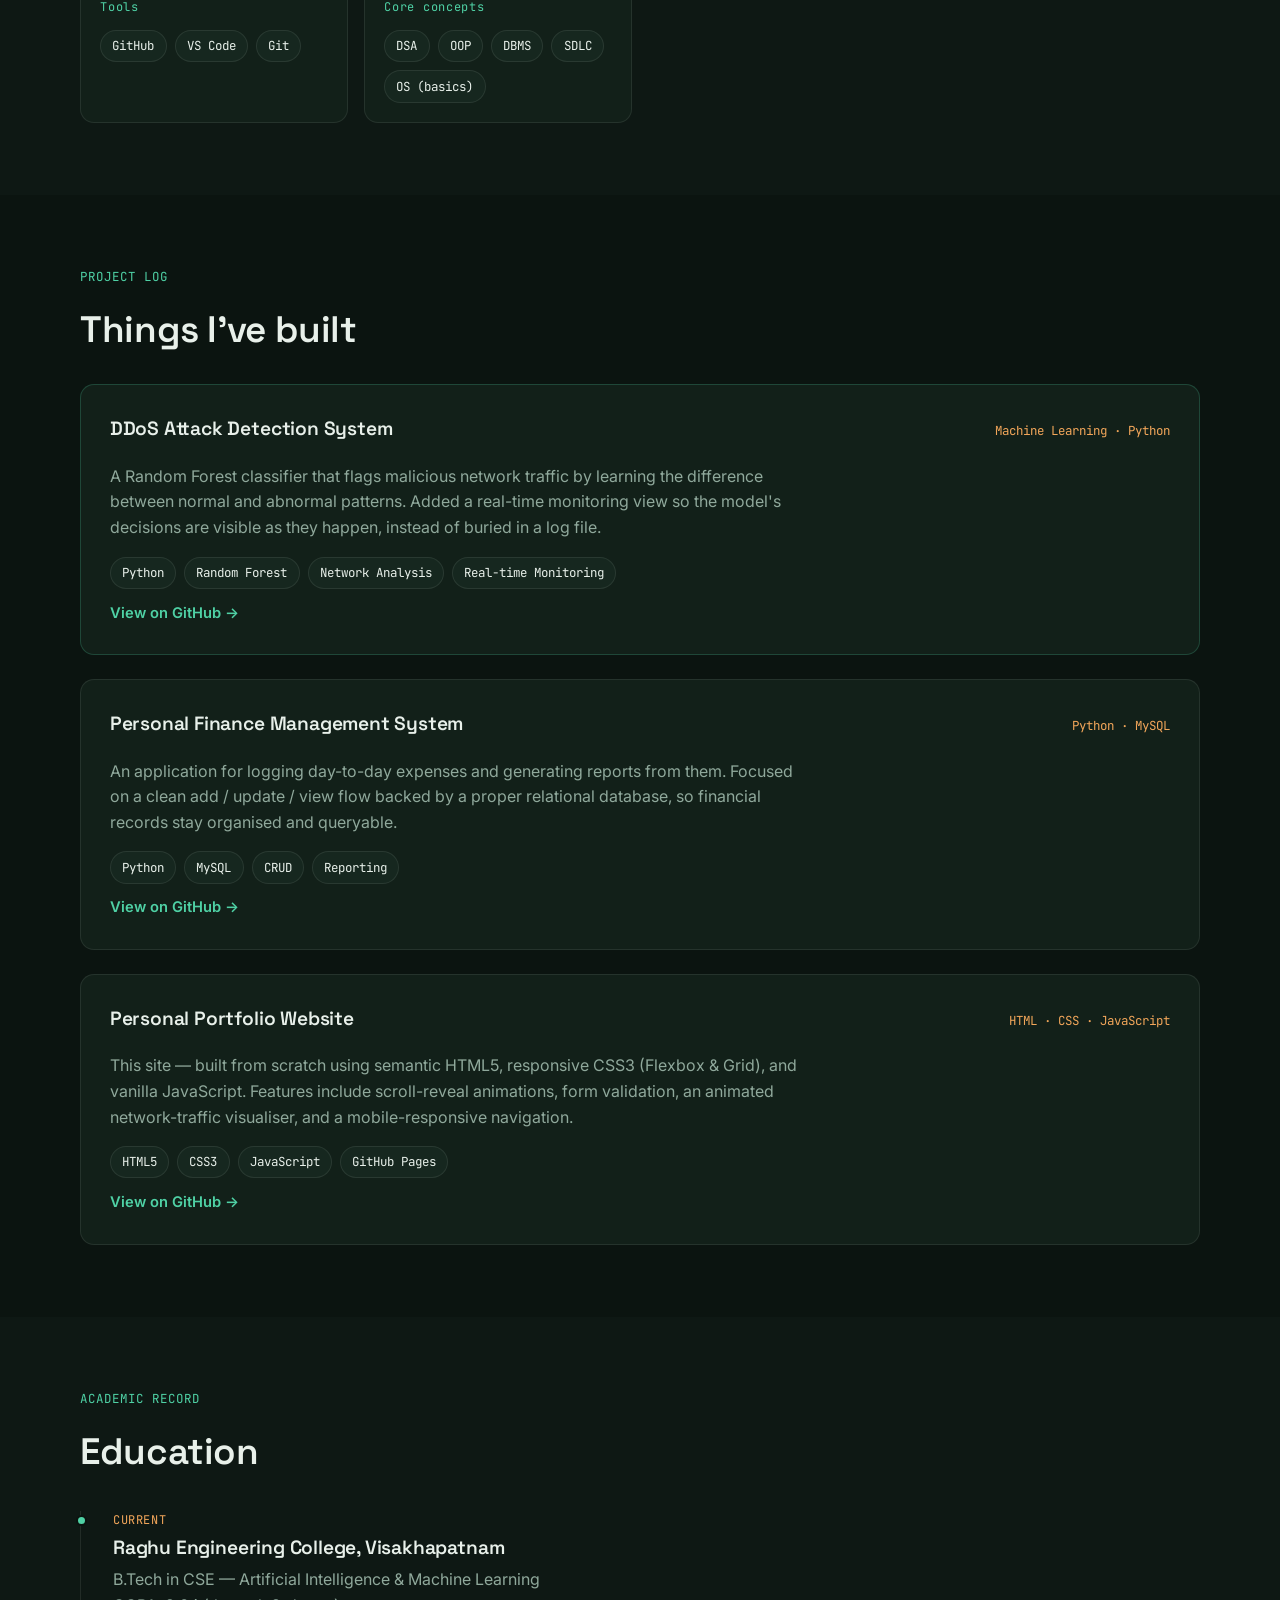
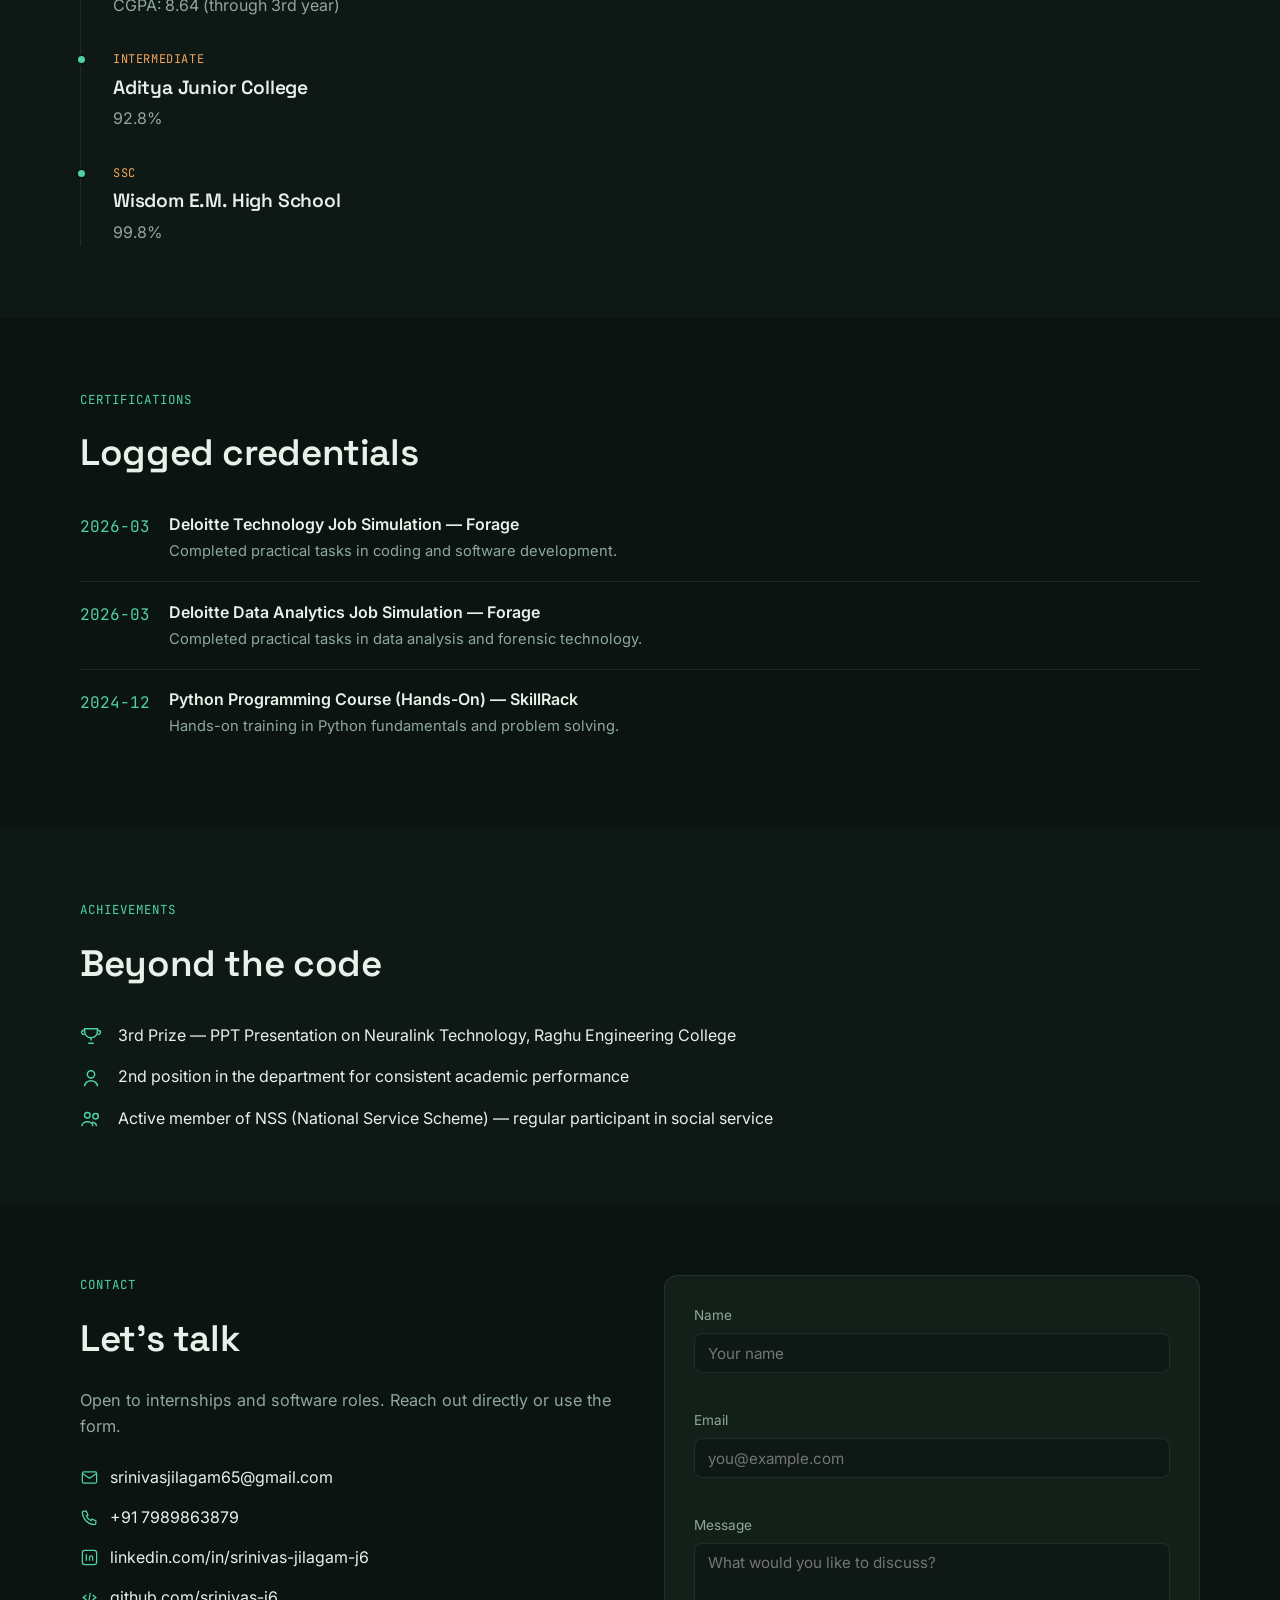
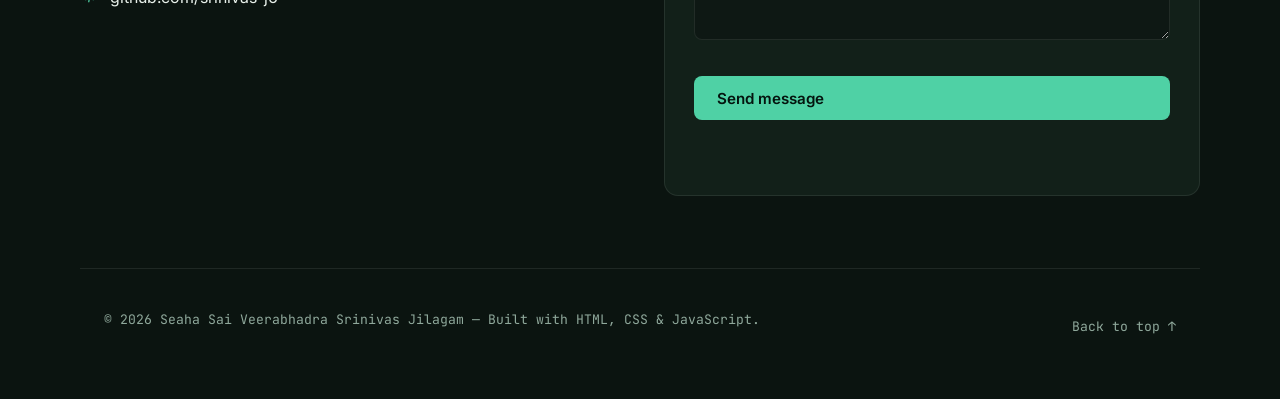
==== commit 624b3671: "Updated hero section heading" ====
--- a/index.html
+++ b/index.html
@@ -41,7 +41,7 @@
     <div class="hero-inner">
       <div class="hero-text reveal">
         <p class="eyebrow mono">PORTFOLIO // STATUS: ONLINE</p>
-        <h1>Built to notice<br>what shouldn't be there.</h1>
+        <h1>Building Intelligent Solutions<br>with AI &amp; Machine Learning</h1>
         <p class="hero-sub">I'm <strong>Sesha Sai Veerabhadra Srinivas Jilagam</strong>, a B.Tech CSE (AI &amp; ML) student at Raghu Engineering College. I build software that finds patterns — in network traffic, in spending habits, in problems worth solving.</p>
         <div class="hero-cta">
           <a href="#projects" class="btn btn-primary">View projects</a>
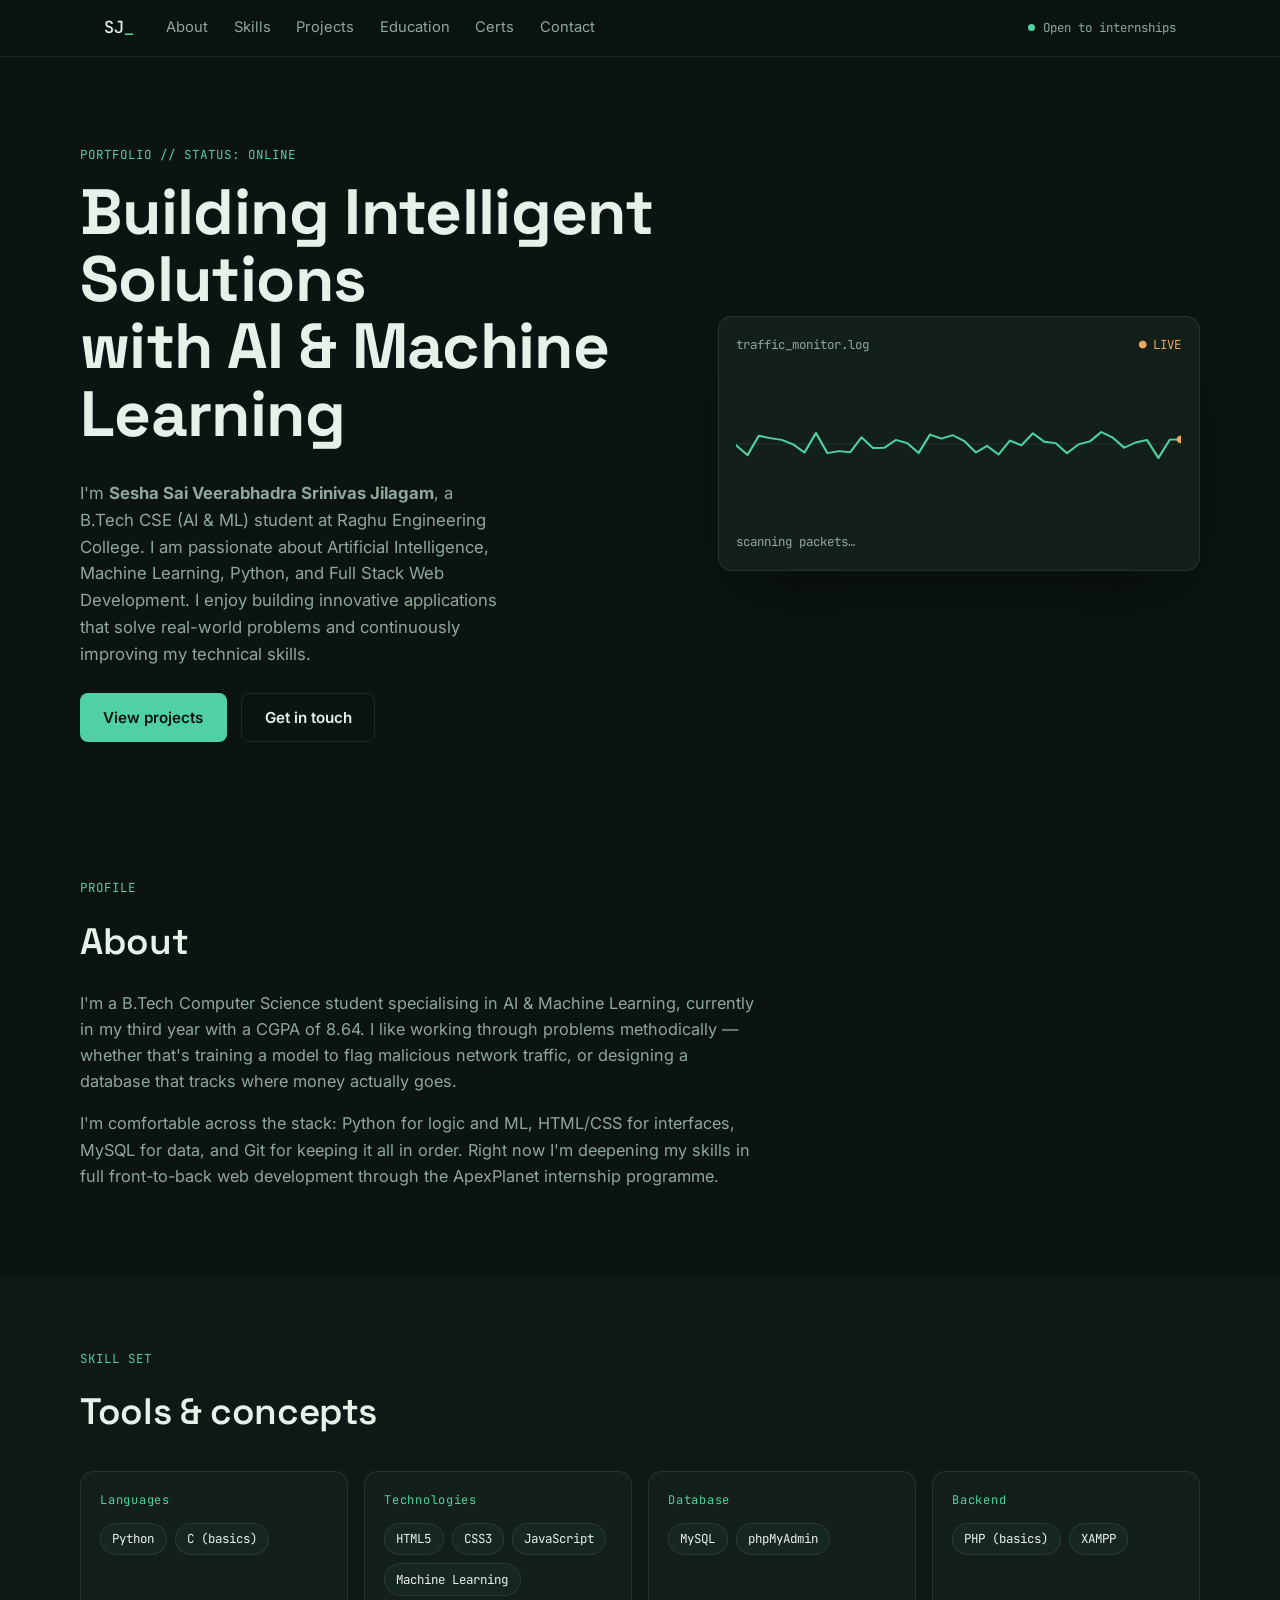
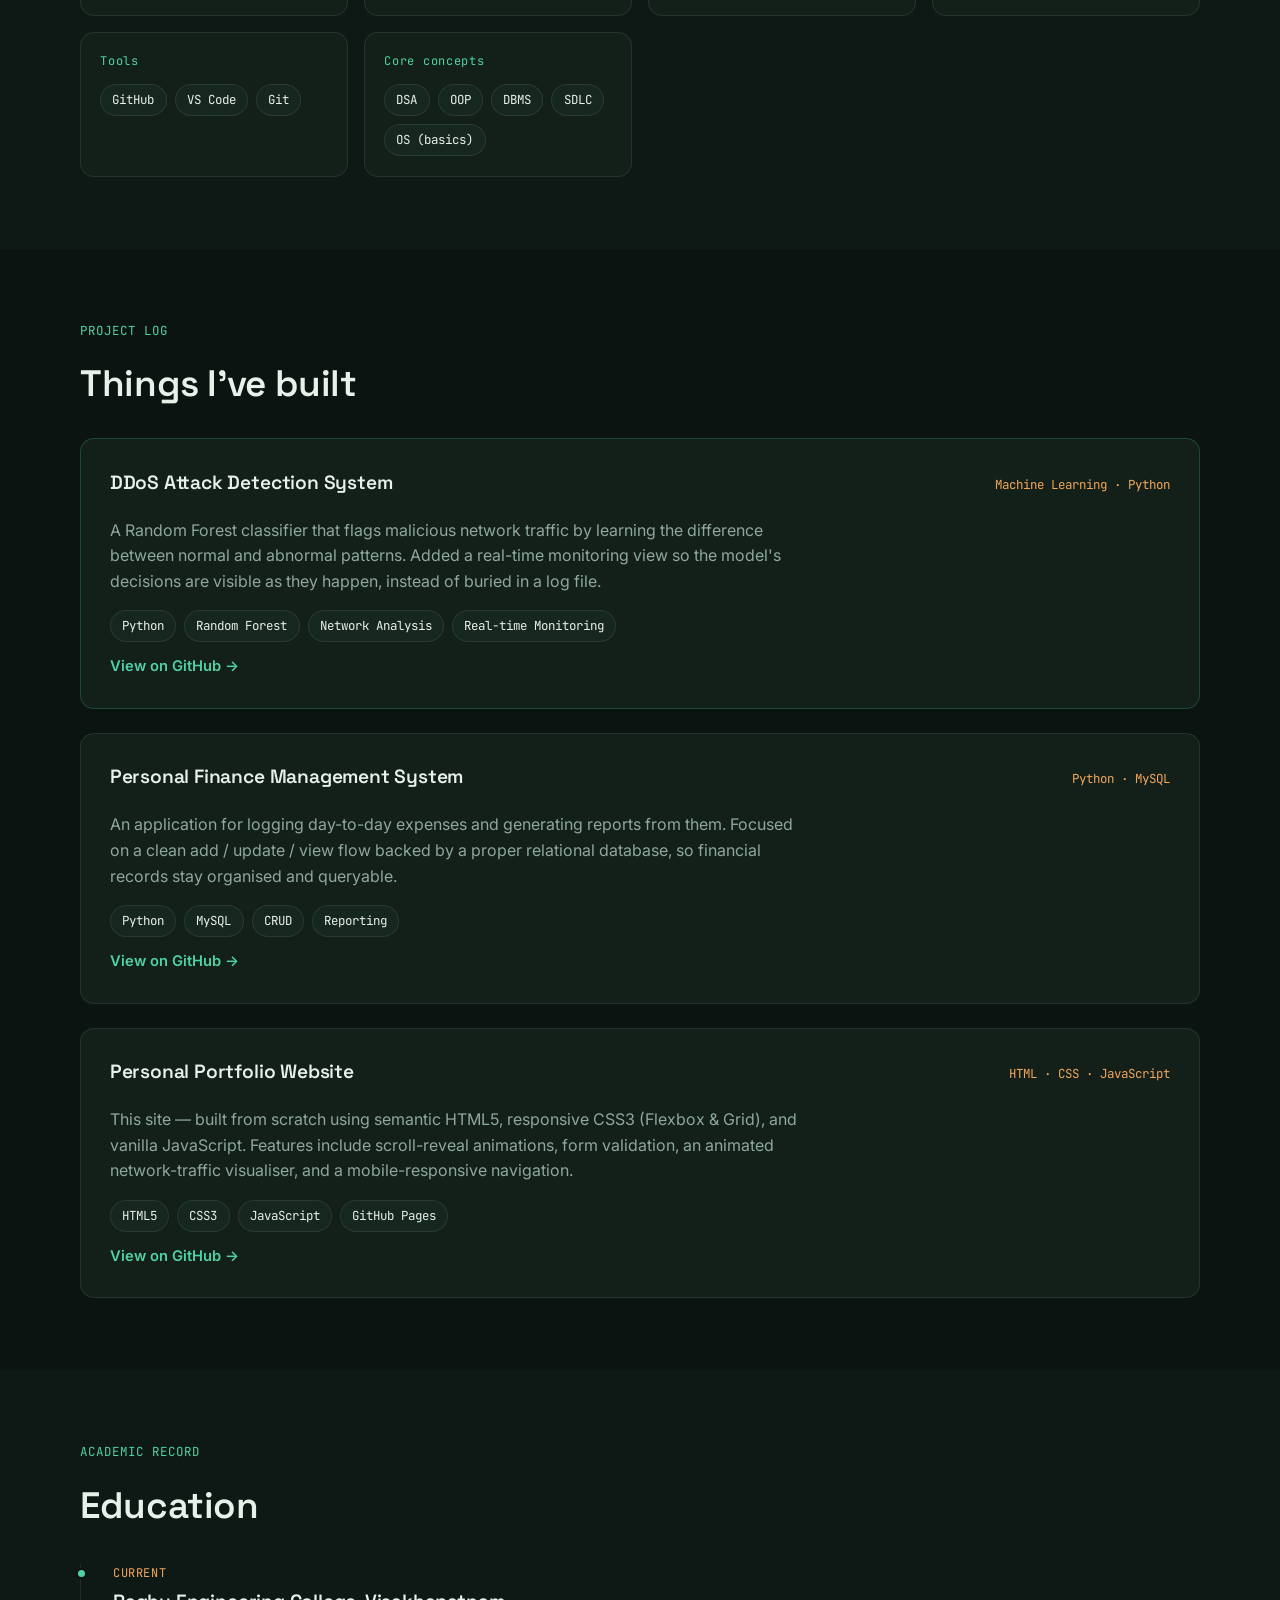
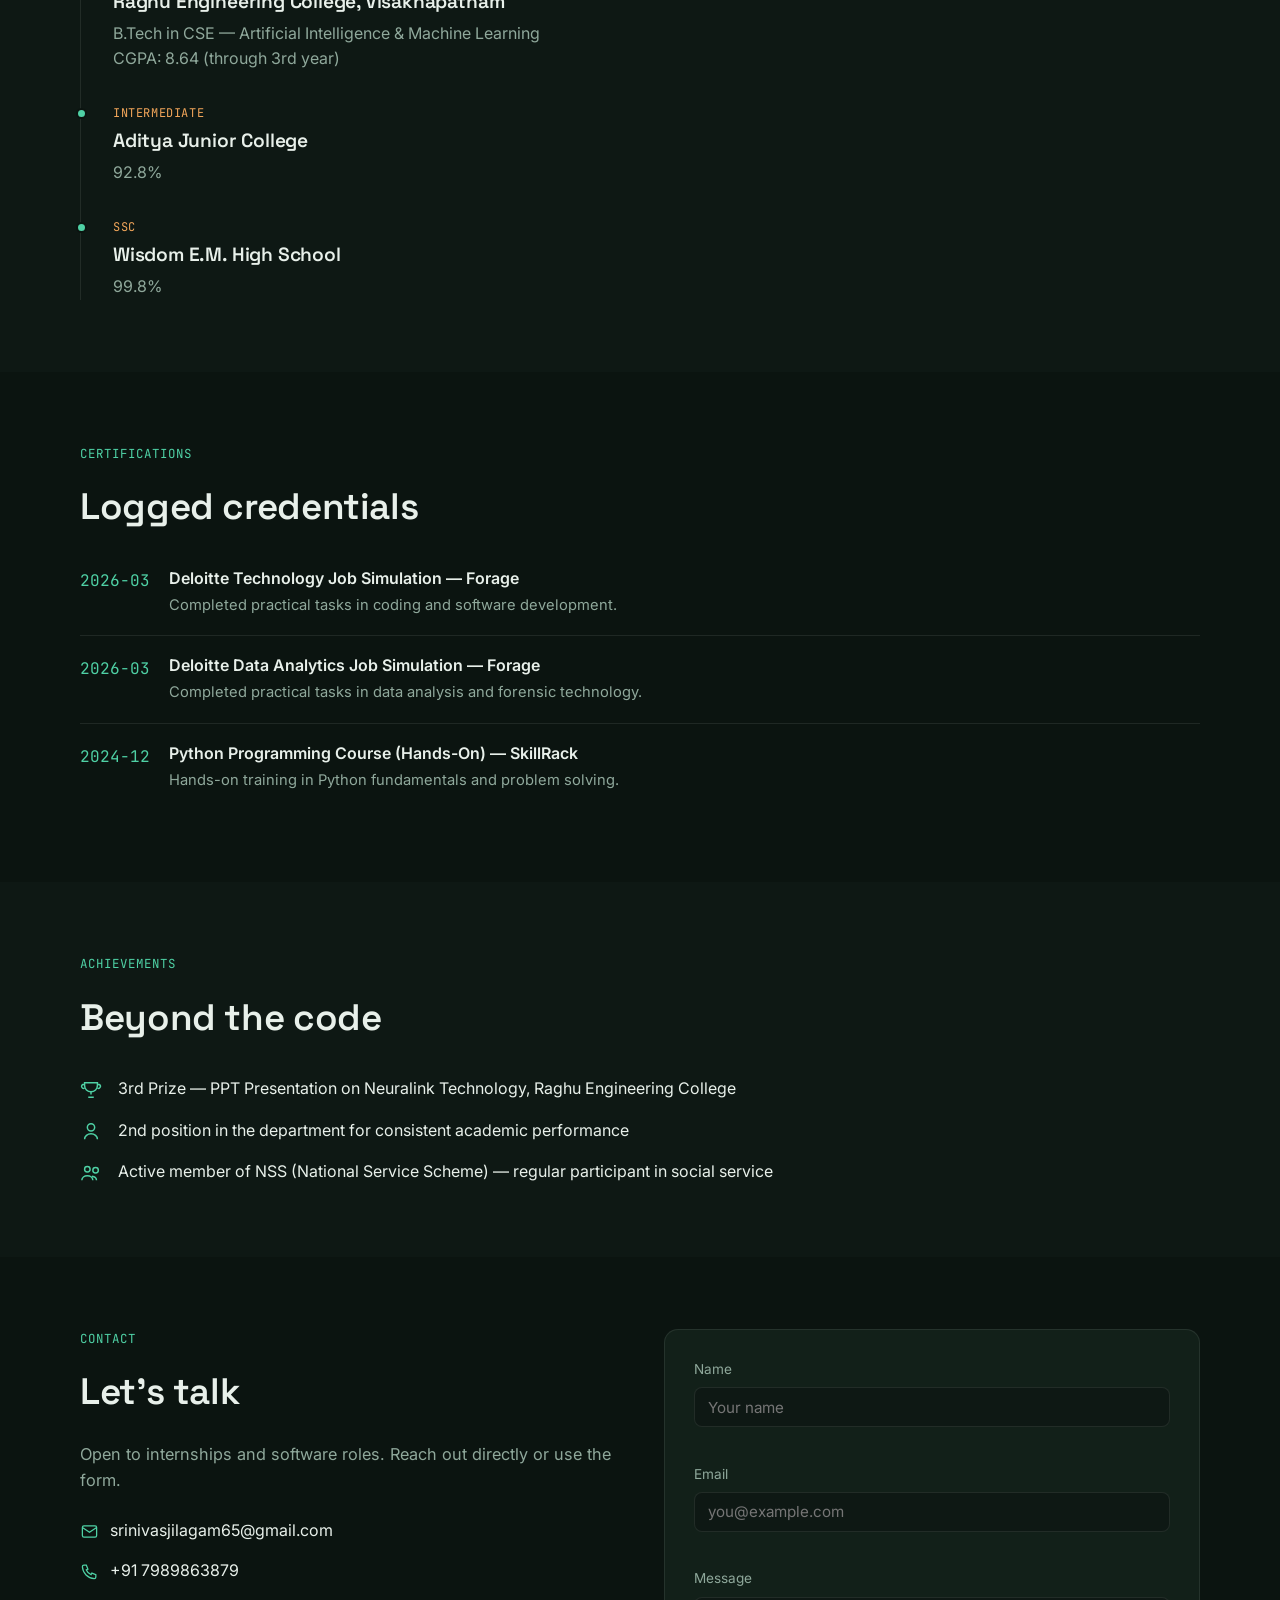
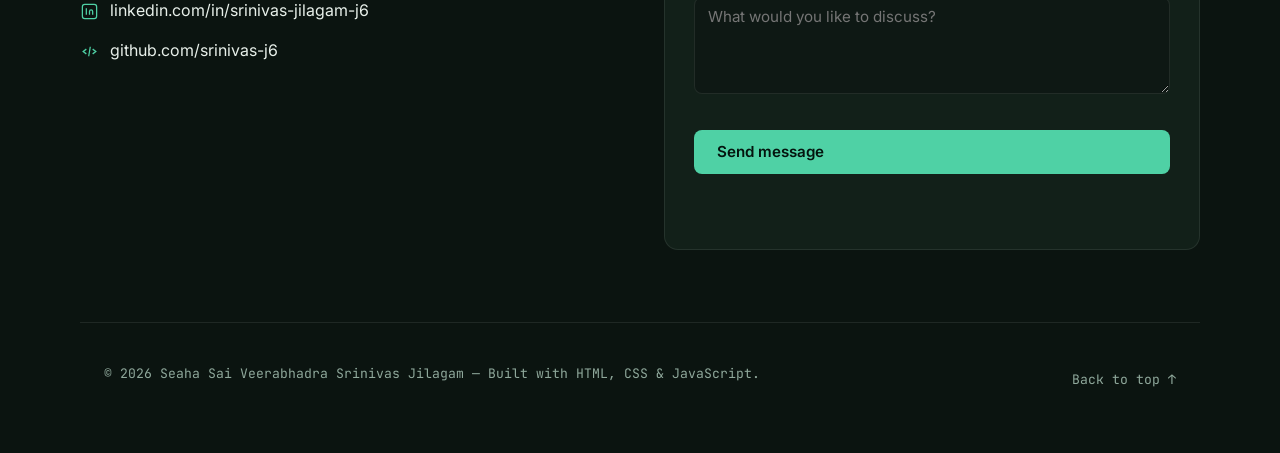
==== commit ff3c495b: "Enhanced introduction section" ====
--- a/index.html
+++ b/index.html
@@ -42,7 +42,7 @@
       <div class="hero-text reveal">
         <p class="eyebrow mono">PORTFOLIO // STATUS: ONLINE</p>
         <h1>Building Intelligent Solutions<br>with AI &amp; Machine Learning</h1>
-        <p class="hero-sub">I'm <strong>Sesha Sai Veerabhadra Srinivas Jilagam</strong>, a B.Tech CSE (AI &amp; ML) student at Raghu Engineering College. I build software that finds patterns — in network traffic, in spending habits, in problems worth solving.</p>
+        <p class="hero-sub">I'm <strong>Sesha Sai Veerabhadra Srinivas Jilagam</strong>, a B.Tech CSE (AI &amp; ML) student at Raghu Engineering College. I am passionate about Artificial Intelligence, Machine Learning, Python, and Full Stack Web Development. I enjoy building innovative applications that solve real-world problems and continuously improving my technical skills.</p>
         <div class="hero-cta">
           <a href="#projects" class="btn btn-primary">View projects</a>
           <a href="#contact" class="btn btn-ghost">Get in touch</a>
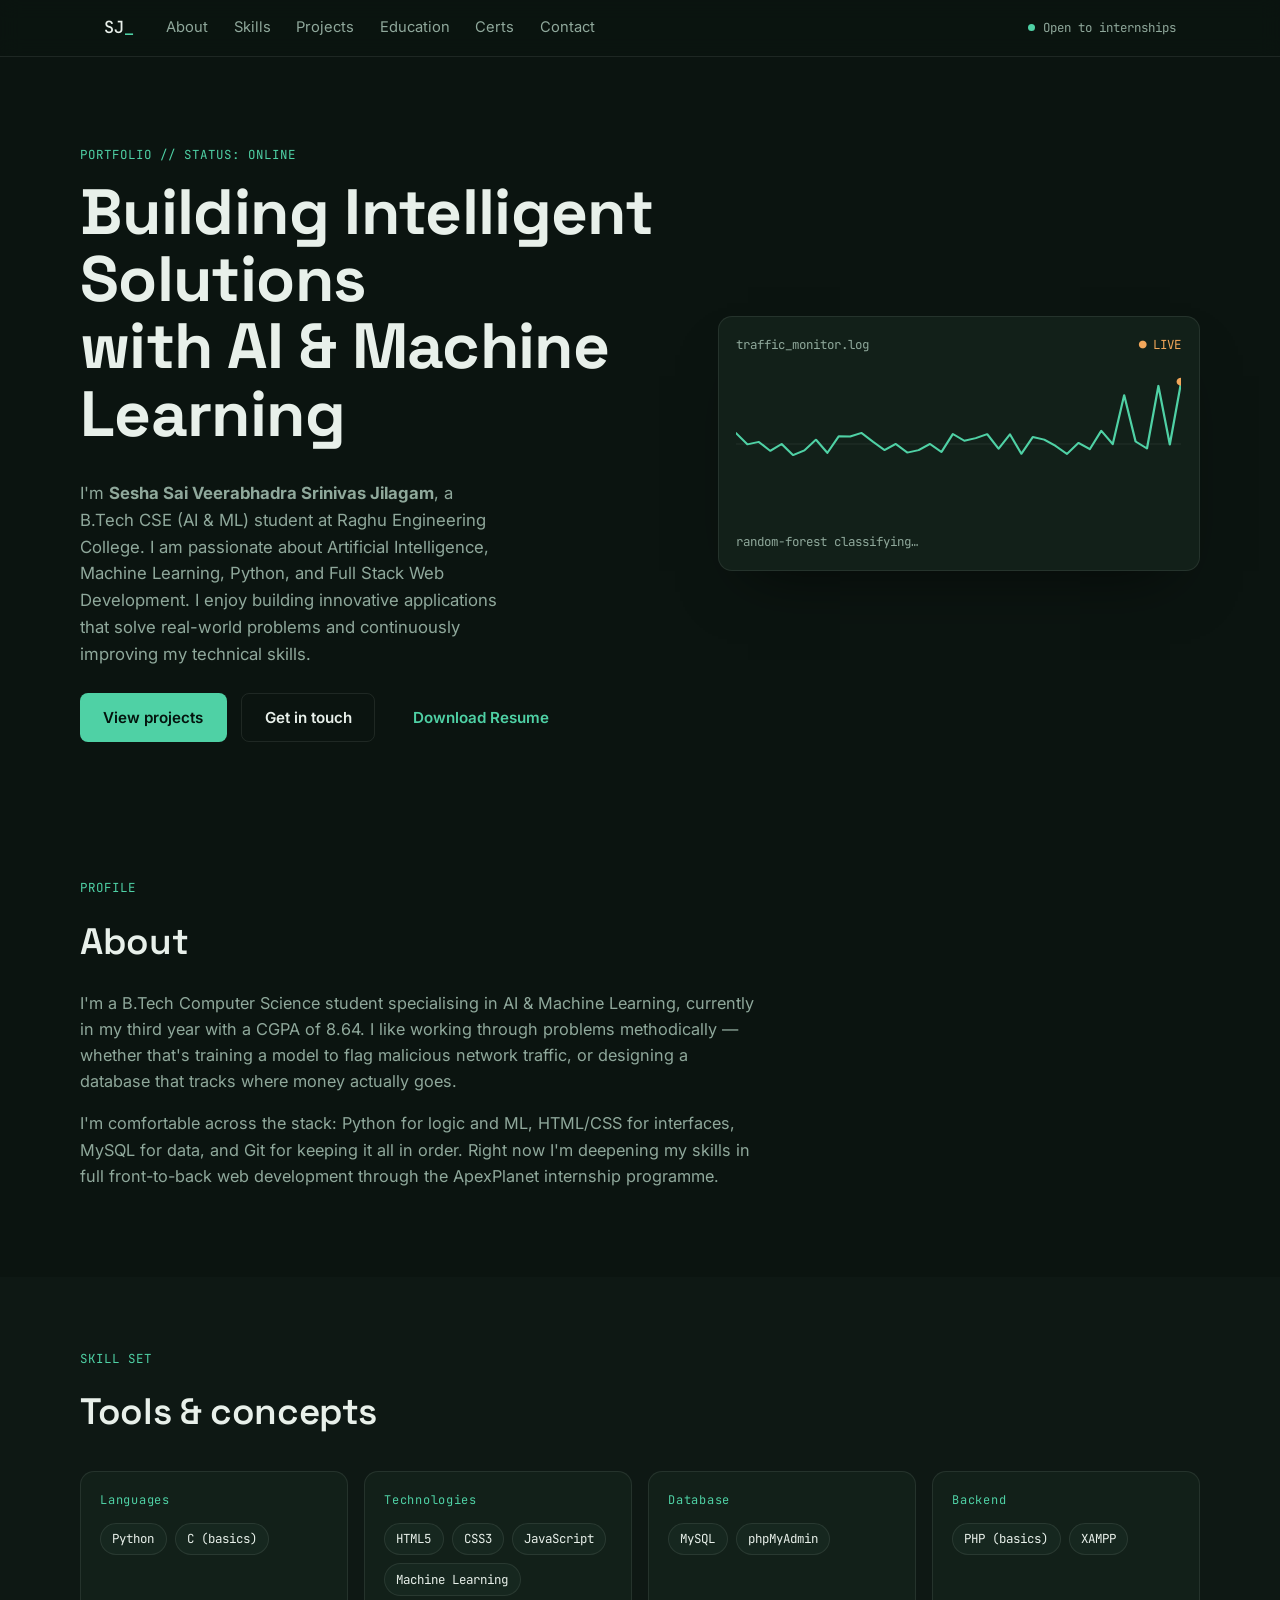
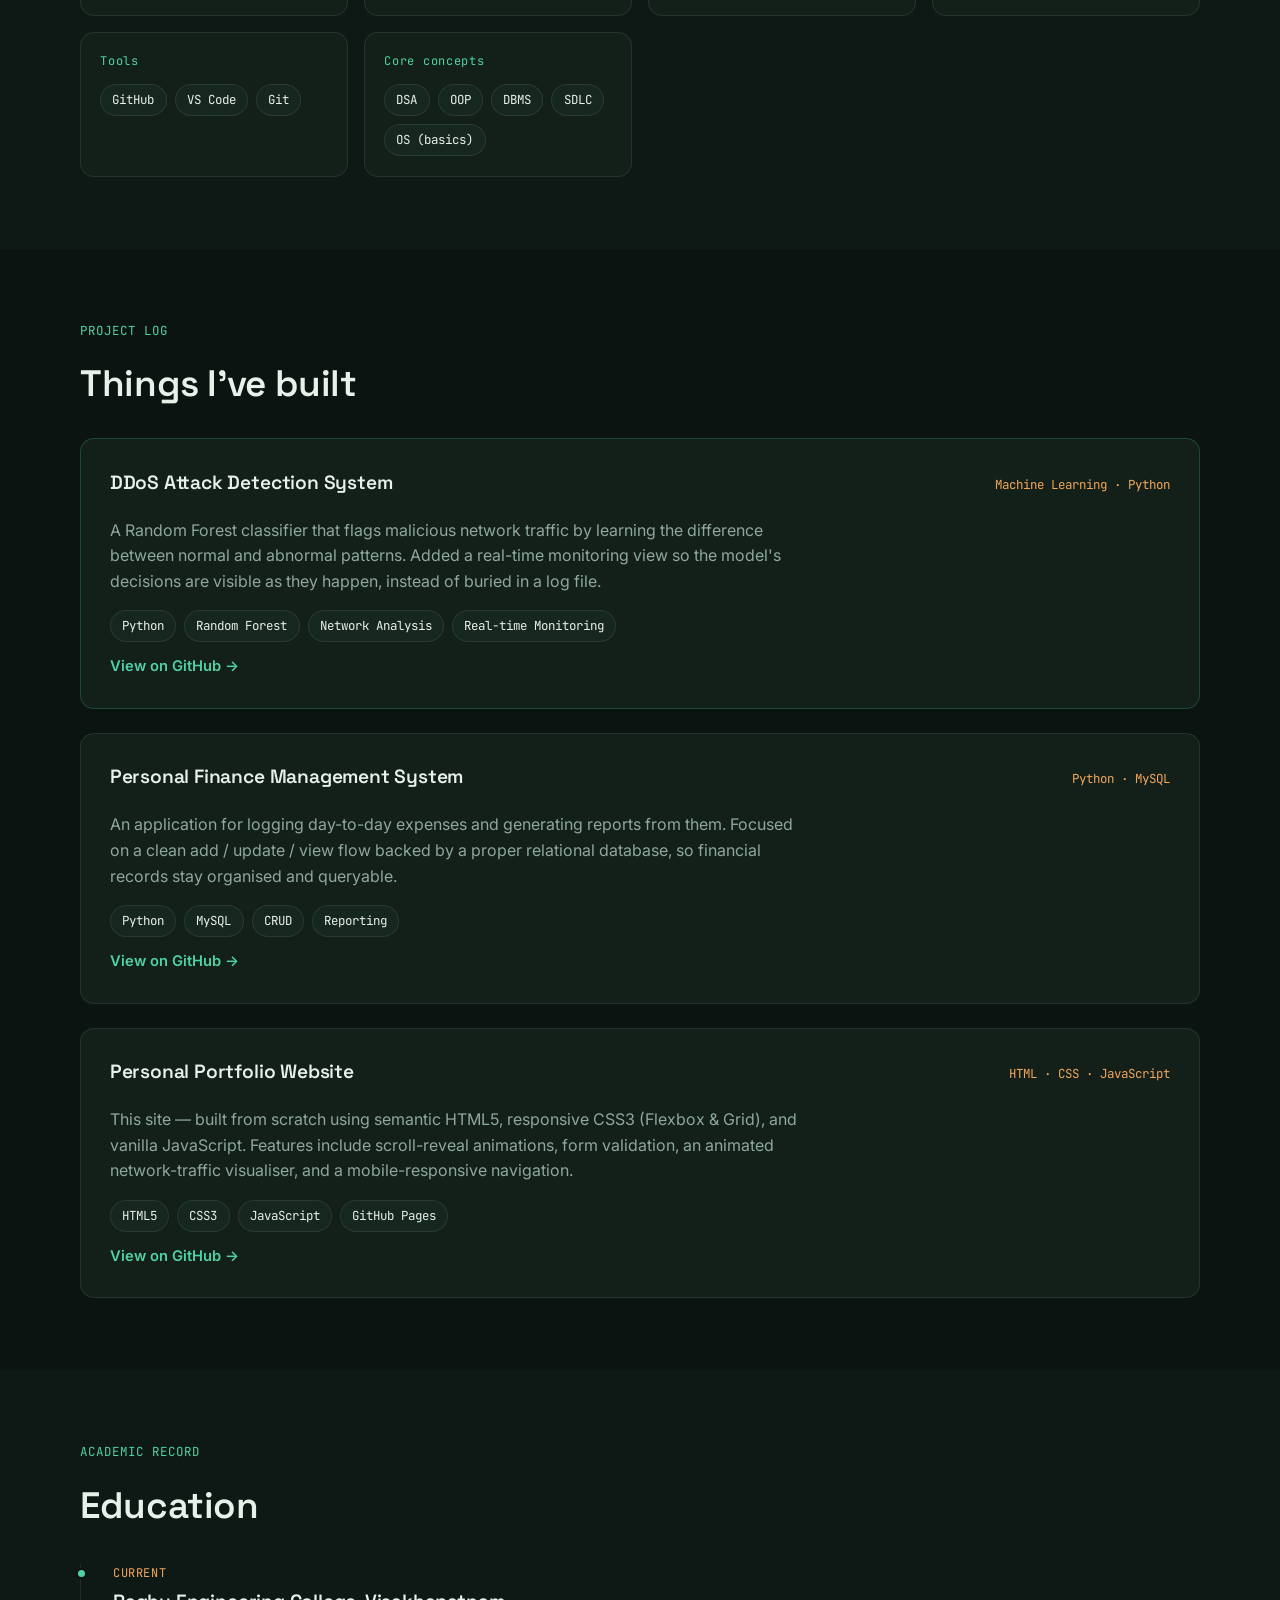
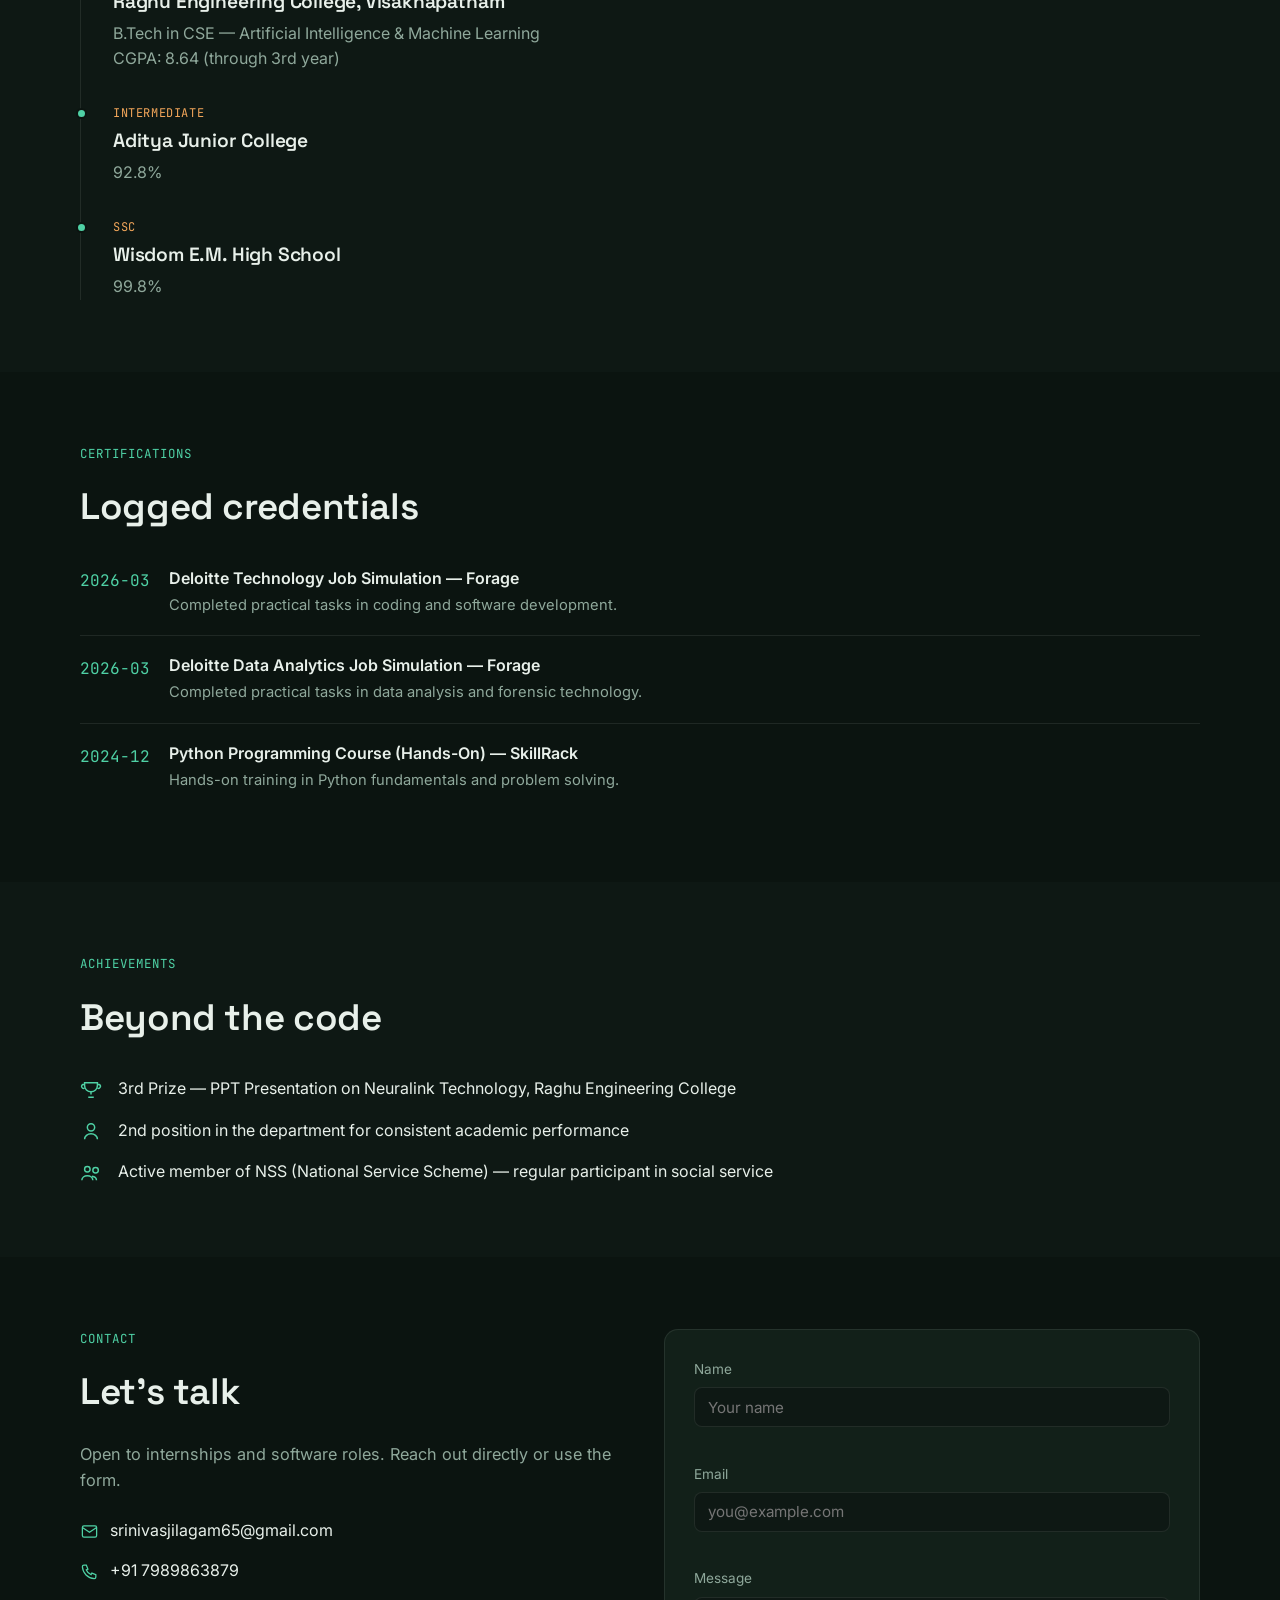
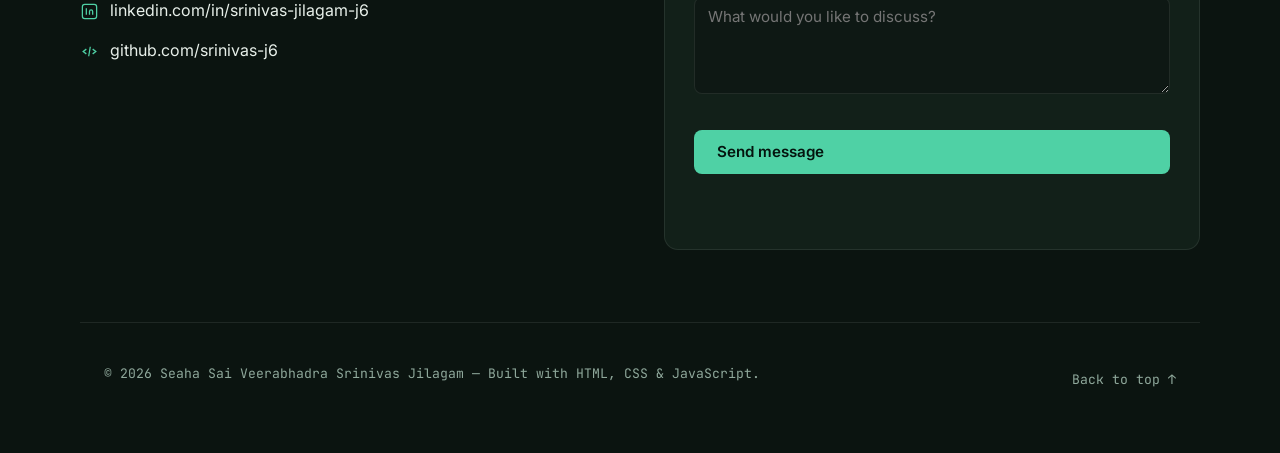
==== commit 1fee3e4e: "Added resume download button" ====
--- a/index.html
+++ b/index.html
@@ -46,6 +46,7 @@
         <div class="hero-cta">
           <a href="#projects" class="btn btn-primary">View projects</a>
           <a href="#contact" class="btn btn-ghost">Get in touch</a>
+          <a class="btn" href="resume.pdf" download>Download Resume</a>
         </div>
       </div>
       <div class="hero-visual reveal" aria-hidden="true">
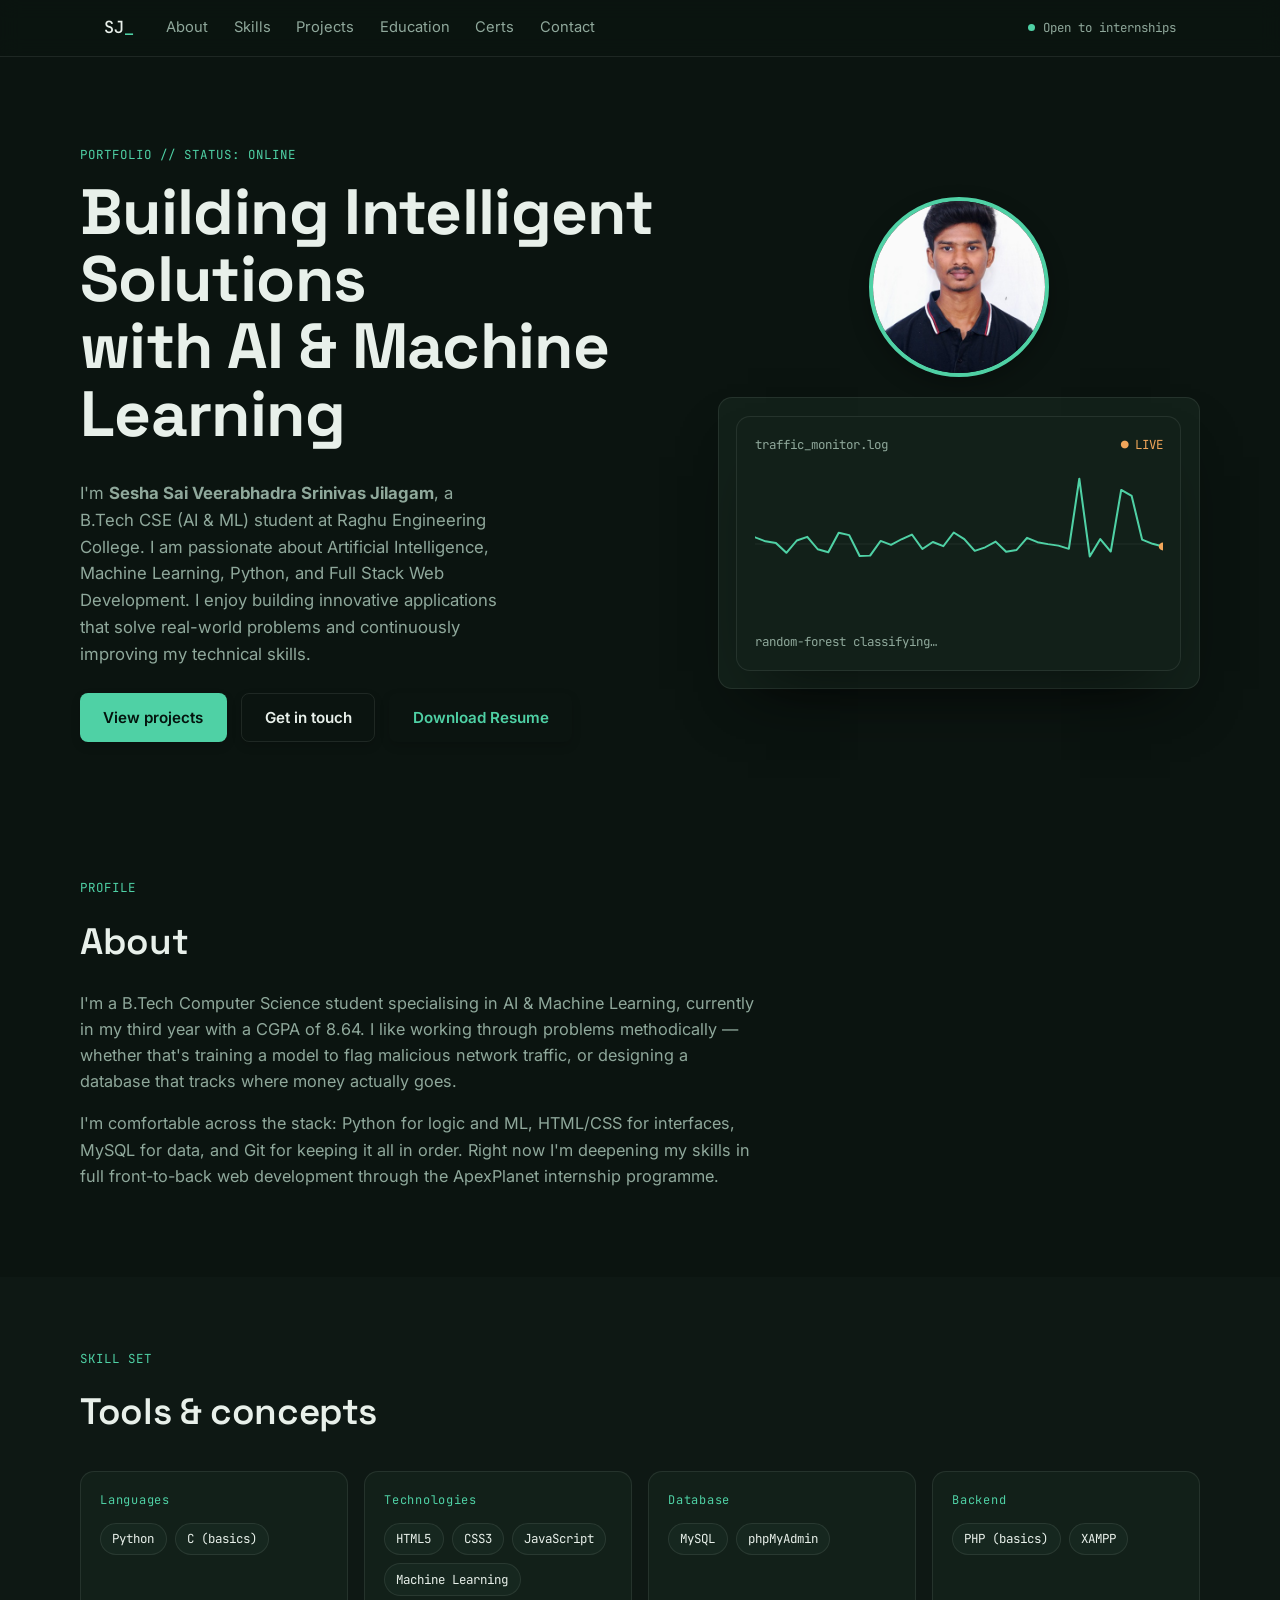
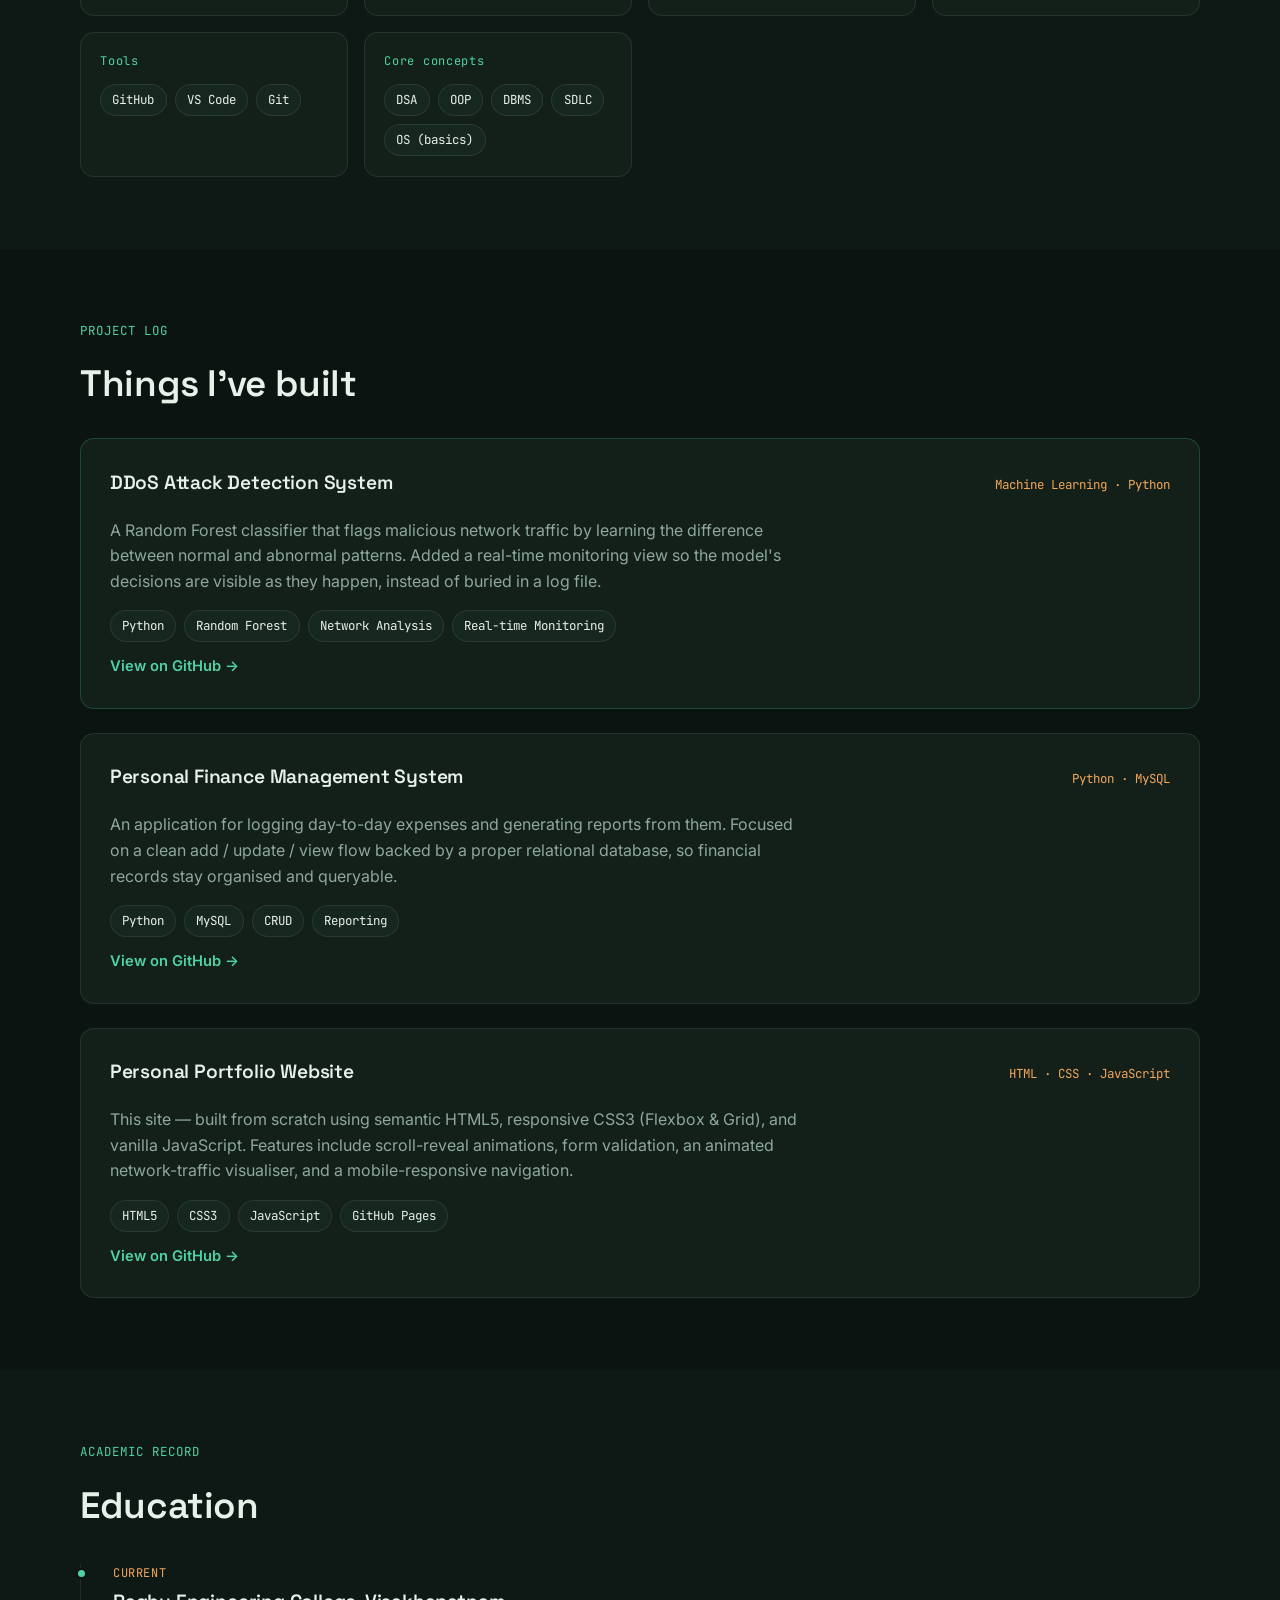
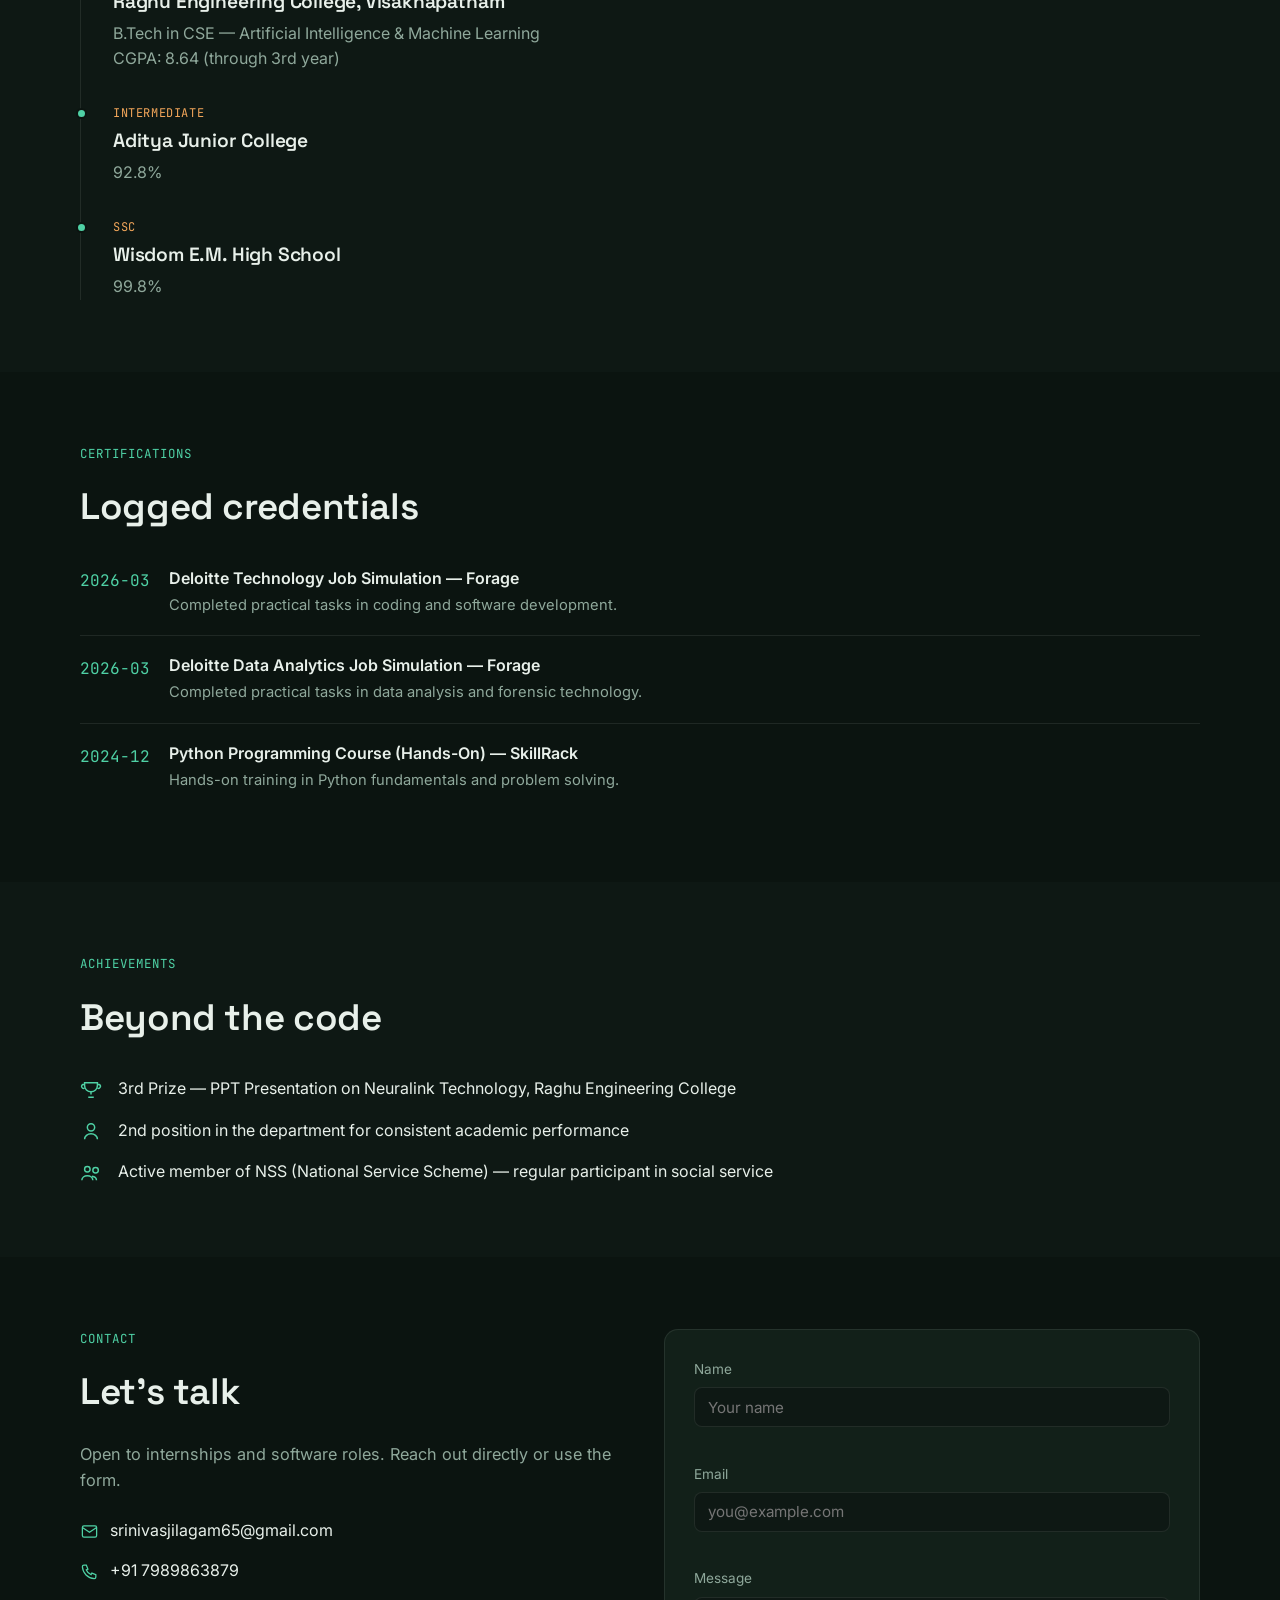
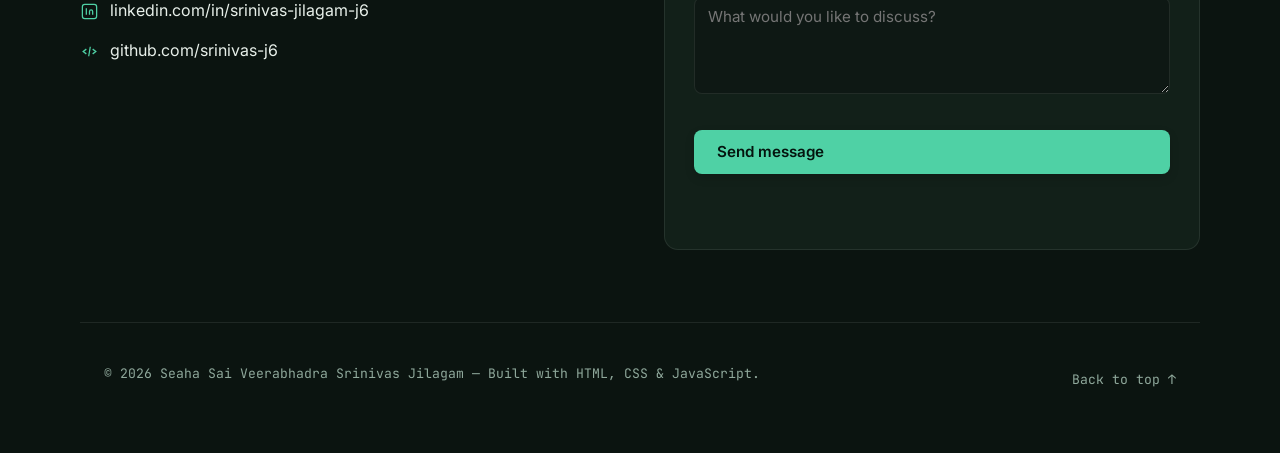
==== commit 6e5f14eb: "Added profile photo to hero section" ====
--- a/index.html
+++ b/index.html
@@ -49,7 +49,10 @@
           <a class="btn" href="resume.pdf" download>Download Resume</a>
         </div>
       </div>
-      <div class="hero-visual reveal" aria-hidden="true">
+      <div class="hero-visual reveal">
+  <img src="profile.jpeg" alt="Sesha Sai Veerabhadra Srinivas Jilagam" class="profile-image">
+
+  <div class="monitor-panel">
         <div class="monitor-panel">
           <div class="monitor-head mono">
             <span>traffic_monitor.log</span>
--- a/style.css
+++ b/style.css
@@ -68,14 +68,30 @@
 .nav-toggle.is-open span:nth-child(3) { transform: translateY(-6px) rotate(-45deg); }
 
 /* BUTTONS */
-.btn { display: inline-flex; align-items: center; gap: 0.4rem; padding: 0.7rem 1.4rem; border-radius: var(--radius-sm); font-family: var(--font-body); font-weight: 600; font-size: 0.95rem; border: 1px solid transparent; cursor: pointer; transition: transform 0.2s var(--ease), background 0.2s, border-color 0.2s; }
+/* BUTTONS */
+.btn {
+    display: inline-flex;
+    align-items: center;
+    gap: 0.4rem;
+    padding: 0.7rem 1.4rem;
+    border-radius: var(--radius-sm);
+    font-family: var(--font-body);
+    font-weight: 600;
+    font-size: 0.95rem;
+    border: 1px solid transparent;
+    cursor: pointer;
+    transition: all 0.3s ease;
+    box-shadow: 0 4px 10px rgba(0, 0, 0, 0.15);
+}
 .btn-primary { background: var(--accent); color: #04140e; }
-.btn-primary:hover { transform: translateY(-2px); background: #65e0b6; }
+.btn-primary:hover { transform: translateY(-3px); background: #65e0b6; box-shadow: 0 8px 20px rgba(0, 0, 0, 0.25);
+}
 .btn-ghost { color: var(--text); border-color: var(--border); }
-.btn-ghost:hover { border-color: var(--accent); color: var(--accent); }
+.btn-ghost:hover { border-color: var(--accent); color: var(--accent); transform: translateY(-3px);
+    box-shadow: 0 8px 20px rgba(0, 0, 0, 0.25);}
 
 /* HERO */
-.hero { padding: 5.5rem 1.5rem 4rem; }
+.hero { padding: 5.5rem 1.5rem 4rem; animation: fadeInUp 1s ease-in-out; }
 .hero-inner { max-width: var(--maxw); margin: 0 auto; display: grid; grid-template-columns: 1.1fr 0.9fr; gap: 3rem; align-items: center; }
 .eyebrow { color: var(--accent); font-size: 0.78rem; letter-spacing: 0.08em; margin-bottom: 0.9rem; }
 .hero-sub { font-size: 1.05rem; max-width: 38ch; }
@@ -174,3 +190,34 @@
   .panel { padding: 3rem 1.2rem; }
   .project-card-head { flex-direction: column; align-items: flex-start; }
 }
+.btn:hover {
+    transform: translateY(-3px);
+    transition: 0.3s ease;
+}
+/* Fade-in animation */
+@keyframes fadeInUp {
+    from {
+        opacity: 0;
+        transform: translateY(30px);
+    }
+    to {
+        opacity: 1;
+        transform: translateY(0);
+    }
+}
+/* Profile Image */
+.profile-image {
+    width: 180px;
+    height: 180px;
+    object-fit: cover;
+    border-radius: 50%;
+    border: 4px solid var(--accent);
+    display: block;
+    margin: 0 auto 20px;
+    box-shadow: 0 8px 20px rgba(0,0,0,0.25);
+    transition: transform 0.3s ease;
+}
+
+.profile-image:hover {
+    transform: scale(1.05);
+}
